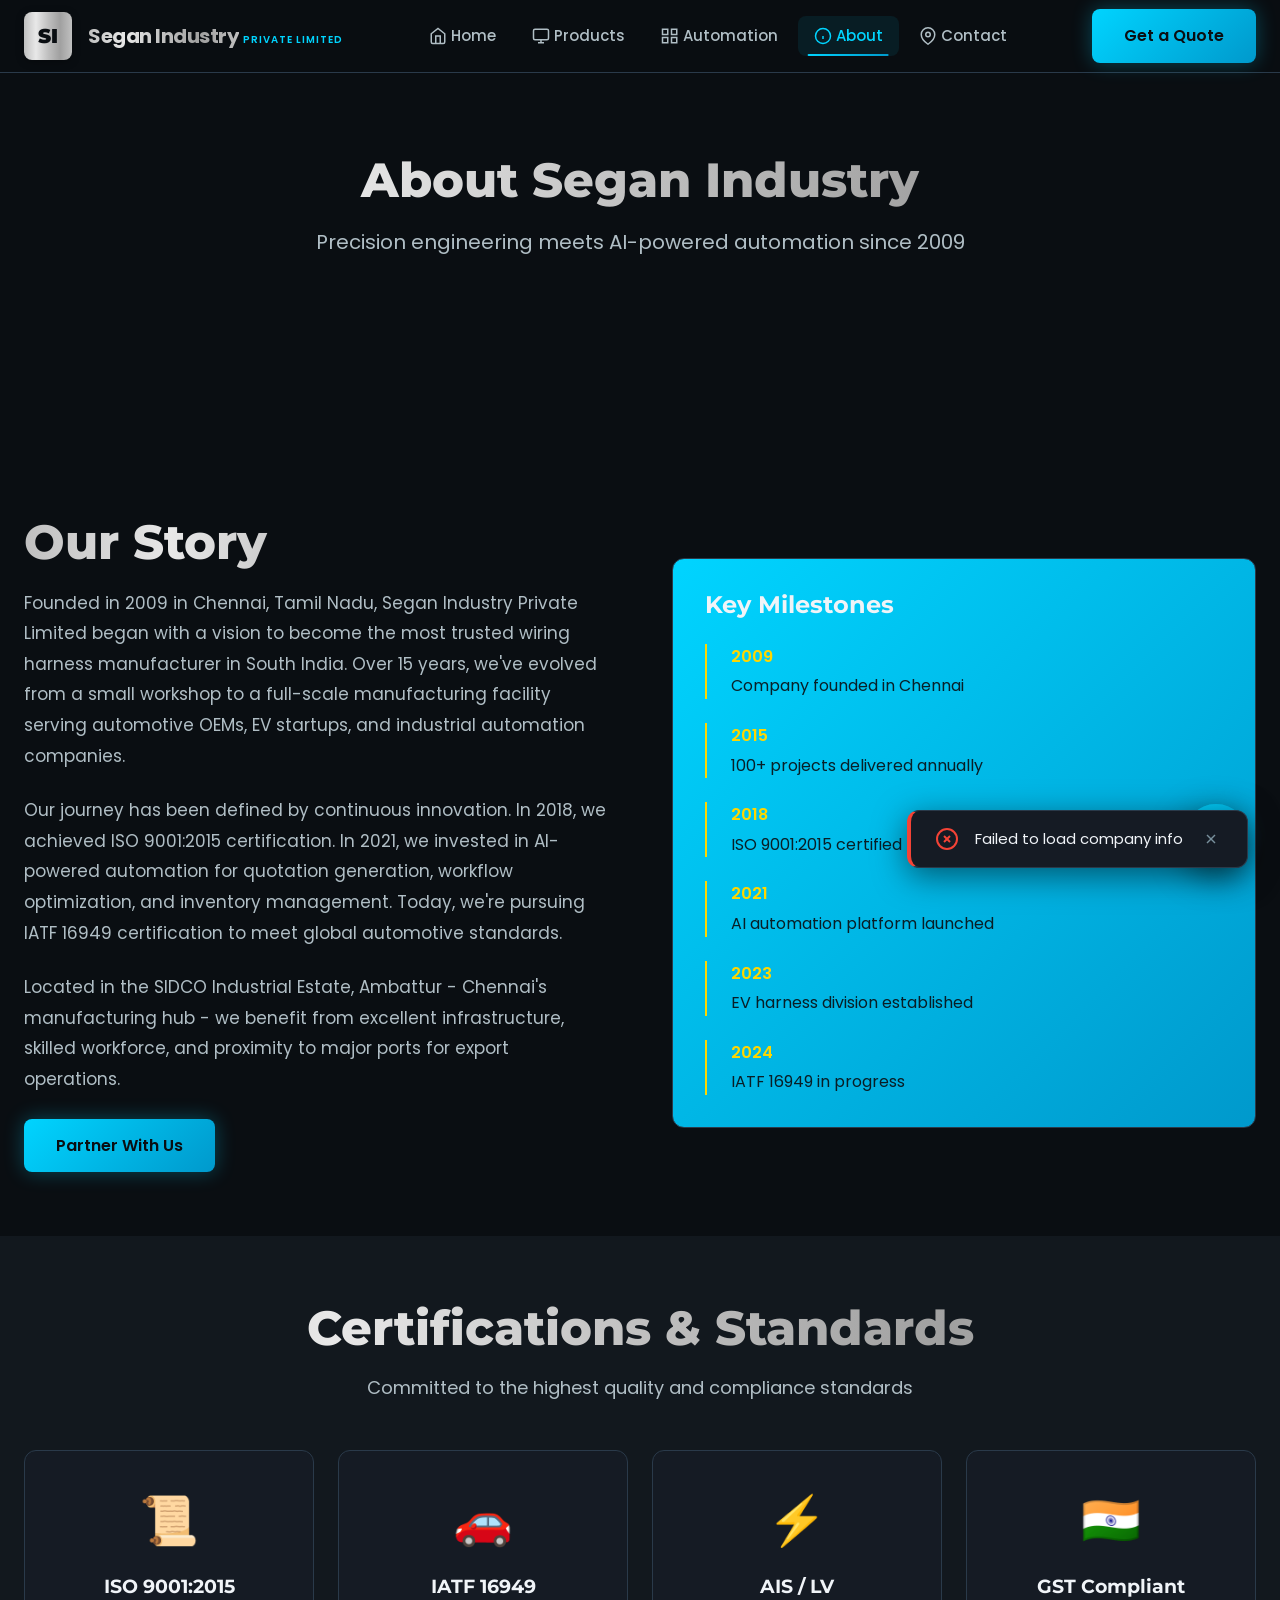
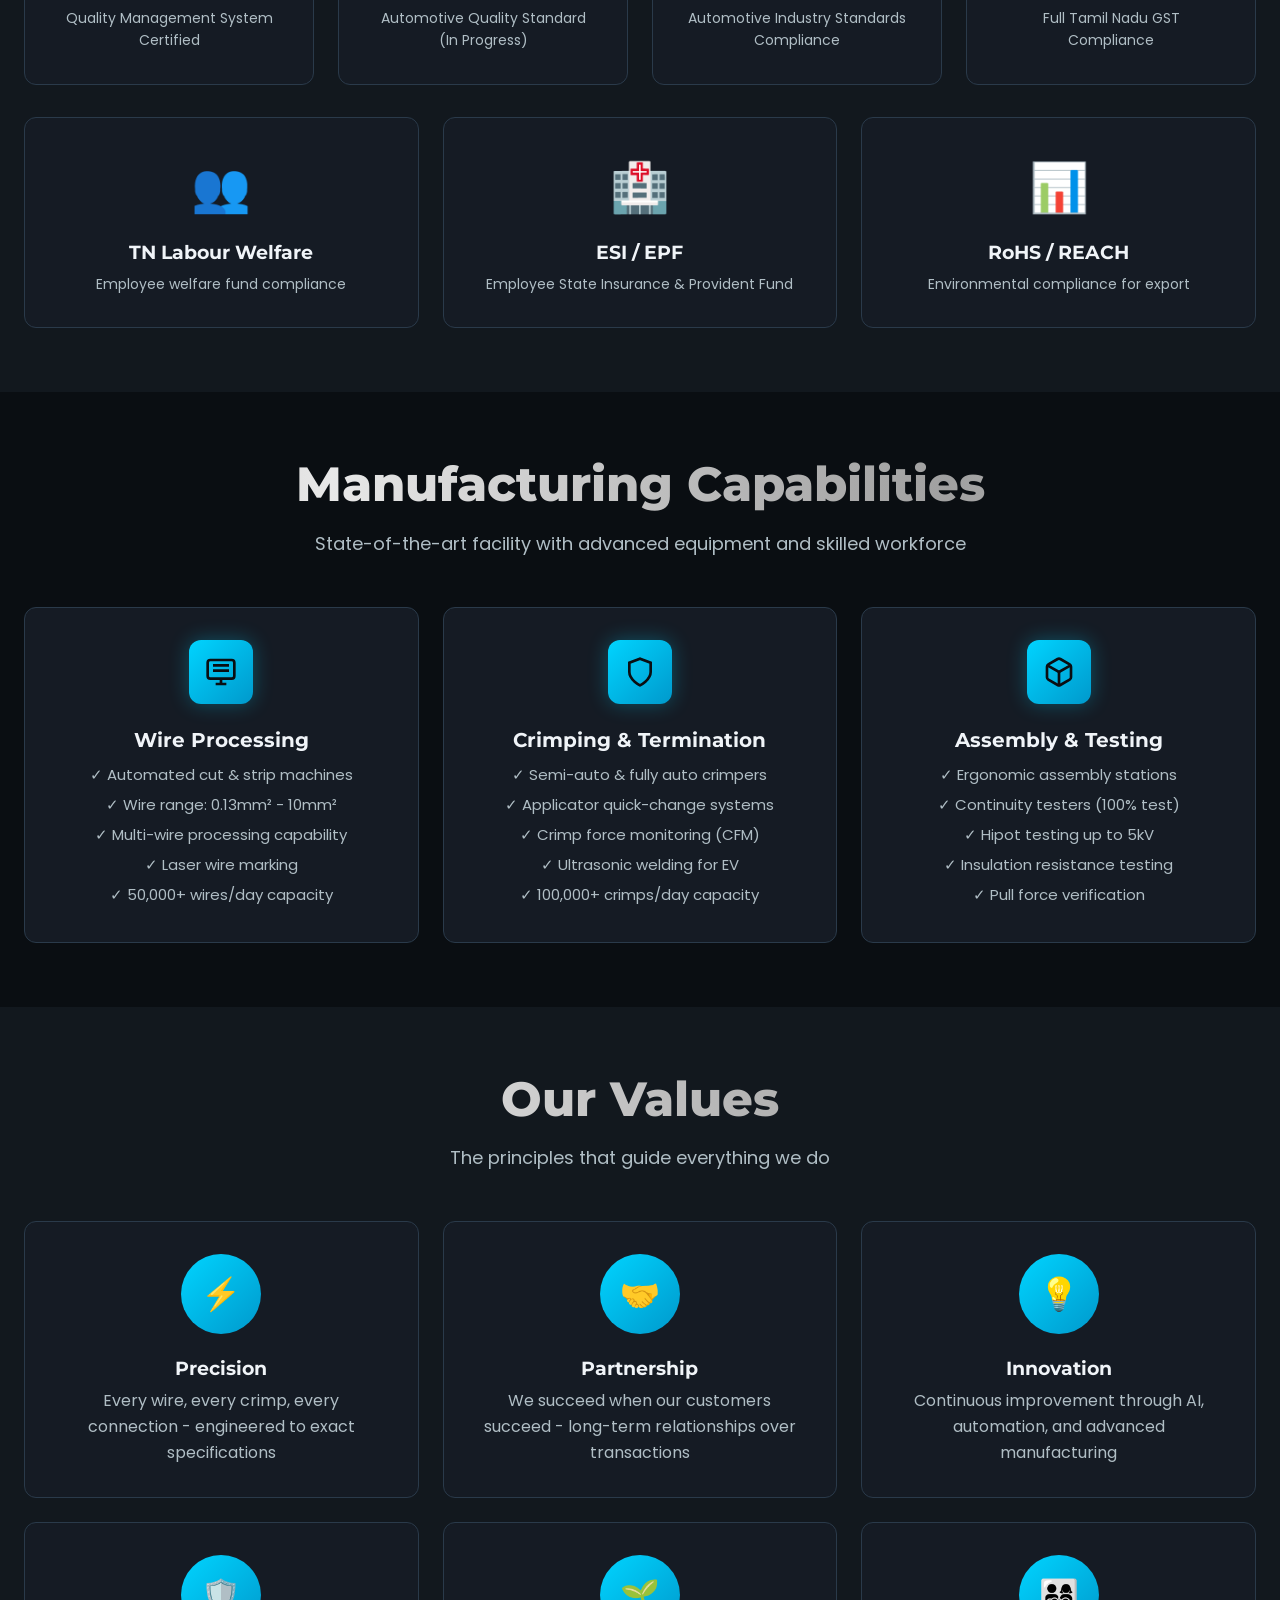
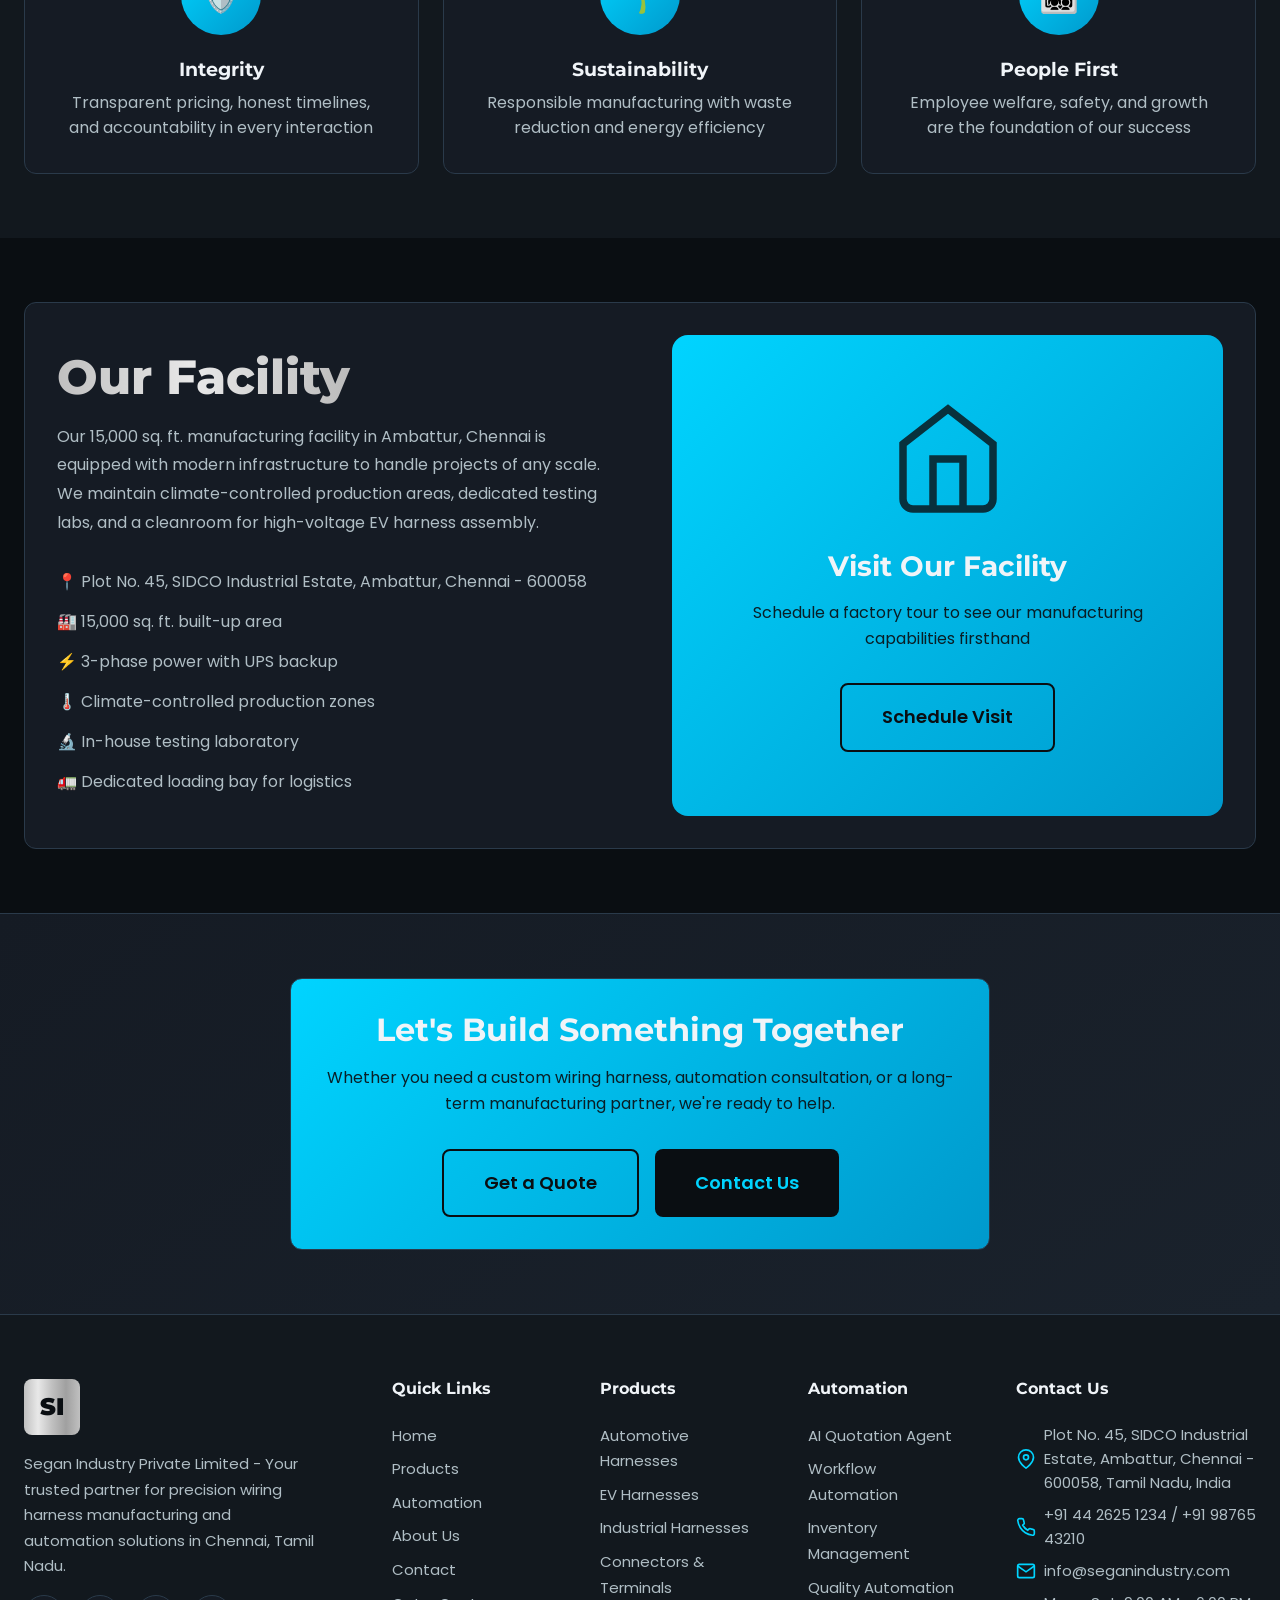
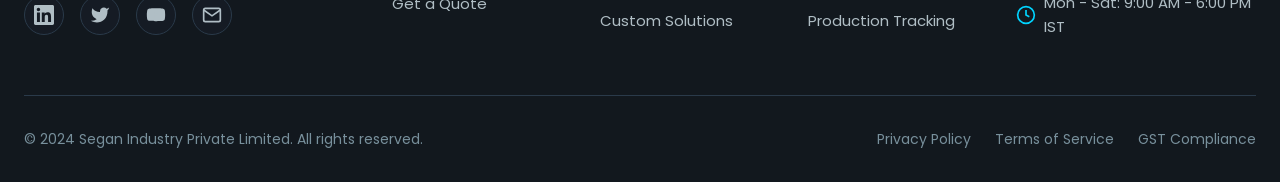
==== frontend/about.html @ e1fb5144 "Initial project upload" ====
<!DOCTYPE html>
<html lang="en">
<head>
  <meta charset="UTF-8">
  <meta name="viewport" content="width=device-width, initial-scale=1.0">
  <meta name="description" content="About Segan Industry Private Limited - Leading Wiring Harness Manufacturer in Chennai, Tamil Nadu. ISO 9001:2015 Certified, IATF 16949 In Progress.">
  <meta name="keywords" content="Segan Industry, wiring harness manufacturer, Chennai, Tamil Nadu, ISO 9001, IATF 16949, automotive harness">
  <title>About Us | Segan Industry</title>
  <link rel="preconnect" href="https://fonts.googleapis.com">
  <link rel="preconnect" href="https://fonts.gstatic.com" crossorigin>
  <link rel="stylesheet" href="style.css">
  <link rel="icon" type="image/svg+xml" href="assets/logo.svg">
</head>
<body>
  <div class="toast-container" aria-live="polite"></div>

  <header class="header" role="banner">
    <nav class="nav" role="navigation" aria-label="Main navigation">
      <a href="index.html" class="nav-brand" aria-label="Segan Industry Home">
        <div class="nav-logo" aria-hidden="true">SI</div>
        <div>
          <span class="nav-title">Segan Industry</span>
          <span class="nav-tagline">Private Limited</span>
        </div>
      </a>

      <ul class="nav-menu" role="menubar">
        <li role="none"><a href="index.html" class="nav-link" role="menuitem"><svg class="icon" viewBox="0 0 24 24" fill="none" stroke="currentColor" stroke-width="2"><path d="M3 9l9-7 9 7v11a2 2 0 0 1-2 2H5a2 2 0 0 1-2-2z"></path><polyline points="9 22 9 12 15 12 15 22"></polyline></svg><span>Home</span></a></li>
        <li role="none"><a href="products.html" class="nav-link" role="menuitem"><svg class="icon" viewBox="0 0 24 24" fill="none" stroke="currentColor" stroke-width="2"><rect x="2" y="3" width="20" height="14" rx="2"></rect><path d="M8 21h8"></path><path d="M12 17v4"></path></svg><span>Products</span></a></li>
        <li role="none"><a href="automation.html" class="nav-link" role="menuitem"><svg class="icon" viewBox="0 0 24 24" fill="none" stroke="currentColor" stroke-width="2"><rect x="2" y="3" width="7" height="7"></rect><rect x="14" y="3" width="7" height="7"></rect><rect x="2" y="14" width="7" height="7"></rect><rect x="14" y="14" width="7" height="7"></rect></svg><span>Automation</span></a></li>
        <li role="none"><a href="about.html" class="nav-link active" role="menuitem"><svg class="icon" viewBox="0 0 24 24" fill="none" stroke="currentColor" stroke-width="2"><circle cx="12" cy="12" r="10"></circle><path d="M12 16v-4"></path><path d="M12 8h.01"></path></svg><span>About</span></a></li>
        <li role="none"><a href="contact.html" class="nav-link" role="menuitem"><svg class="icon" viewBox="0 0 24 24" fill="none" stroke="currentColor" stroke-width="2"><path d="M21 10c0 7-9 13-9 13s-9-6-9-13a9 9 0 0 1 18 0z"></path><circle cx="12" cy="10" r="3"></circle></svg><span>Contact</span></a></li>
      </ul>

      <div class="nav-cta">
        <a href="quote.html" class="btn btn-primary">Get a Quote</a>
        <button class="mobile-menu-btn" aria-label="Toggle menu" aria-expanded="false">
          <svg class="icon" viewBox="0 0 24 24" fill="none" stroke="currentColor" stroke-width="2"><line x1="3" y1="12" x2="21" y2="12"></line><line x1="3" y1="6" x2="21" y2="6"></line><line x1="3" y1="18" x2="21" y2="18"></line></svg>
        </button>
      </div>
    </nav>
  </header>

  <main role="main">
    <!-- Page Hero -->
    <section class="products-hero section" aria-labelledby="page-title">
      <div class="container">
        <div class="section-header">
          <h1 id="page-title" class="section-title">About Segan Industry</h1>
          <p class="section-subtitle" style="font-size: 1.25rem;">Precision engineering meets AI-powered automation since 2009</p>
        </div>
      </div>
    </section>

    <!-- Company Story -->
    <section class="section" aria-labelledby="story-title">
      <div class="container">
        <div class="grid grid-2" style="align-items: center; gap: var(--space-3xl);">
          <div>
            <h2 id="story-title" class="section-title" style="text-align: left;">Our Story</h2>
            <p style="color: var(--text-secondary); margin-bottom: var(--space-lg); font-size: 1.0625rem; line-height: 1.8;">
              Founded in 2009 in Chennai, Tamil Nadu, Segan Industry Private Limited began with a vision to become the most trusted wiring harness manufacturer in South India. Over 15 years, we've evolved from a small workshop to a full-scale manufacturing facility serving automotive OEMs, EV startups, and industrial automation companies.
            </p>
            <p style="color: var(--text-secondary); margin-bottom: var(--space-lg); font-size: 1.0625rem; line-height: 1.8;">
              Our journey has been defined by continuous innovation. In 2018, we achieved ISO 9001:2015 certification. In 2021, we invested in AI-powered automation for quotation generation, workflow optimization, and inventory management. Today, we're pursuing IATF 16949 certification to meet global automotive standards.
            </p>
            <p style="color: var(--text-secondary); margin-bottom: var(--space-lg); font-size: 1.0625rem; line-height: 1.8;">
              Located in the SIDCO Industrial Estate, Ambattur - Chennai's manufacturing hub - we benefit from excellent infrastructure, skilled workforce, and proximity to major ports for export operations.
            </p>
            <a href="quote.html" class="btn btn-primary">Partner With Us</a>
          </div>
          <div class="card" style="background: var(--gradient-primary); color: var(--bg-primary);">
            <h3 style="font-size: 1.5rem; margin-bottom: var(--space-lg);">Key Milestones</h3>
            <div style="display: flex; flex-direction: column; gap: var(--space-lg);">
              <div style="padding-left: var(--space-lg); border-left: 2px solid var(--color-yellow-spark);">
                <span style="color: var(--color-yellow-spark); font-weight: 600;">2009</span>
                <p style="margin-top: var(--space-xs); opacity: 0.9;">Company founded in Chennai</p>
              </div>
              <div style="padding-left: var(--space-lg); border-left: 2px solid var(--color-yellow-spark);">
                <span style="color: var(--color-yellow-spark); font-weight: 600;">2015</span>
                <p style="margin-top: var(--space-xs); opacity: 0.9;">100+ projects delivered annually</p>
              </div>
              <div style="padding-left: var(--space-lg); border-left: 2px solid var(--color-yellow-spark);">
                <span style="color: var(--color-yellow-spark); font-weight: 600;">2018</span>
                <p style="margin-top: var(--space-xs); opacity: 0.9;">ISO 9001:2015 certified</p>
              </div>
              <div style="padding-left: var(--space-lg); border-left: 2px solid var(--color-yellow-spark);">
                <span style="color: var(--color-yellow-spark); font-weight: 600;">2021</span>
                <p style="margin-top: var(--space-xs); opacity: 0.9;">AI automation platform launched</p>
              </div>
              <div style="padding-left: var(--space-lg); border-left: 2px solid var(--color-yellow-spark);">
                <span style="color: var(--color-yellow-spark); font-weight: 600;">2023</span>
                <p style="margin-top: var(--space-xs); opacity: 0.9;">EV harness division established</p>
              </div>
              <div style="padding-left: var(--space-lg); border-left: 2px solid var(--color-yellow-spark);">
                <span style="color: var(--color-yellow-spark); font-weight: 600;">2024</span>
                <p style="margin-top: var(--space-xs); opacity: 0.9;">IATF 16949 in progress</p>
              </div>
            </div>
          </div>
        </div>
      </div>
    </section>

    <!-- Certifications & Standards -->
    <section class="section" style="background: var(--bg-secondary);" aria-labelledby="cert-title">
      <div class="container">
        <div class="section-header">
          <h2 id="cert-title" class="section-title">Certifications & Standards</h2>
          <p class="section-subtitle">Committed to the highest quality and compliance standards</p>
        </div>

        <div class="grid grid-4" style="margin-top: var(--space-xl);">
          <article class="card" style="text-align: center; padding: var(--space-xl);">
            <div style="font-size: 3rem; margin-bottom: var(--space-md);">📜</div>
            <h3 style="margin-bottom: var(--space-sm);">ISO 9001:2015</h3>
            <p style="color: var(--text-secondary); font-size: 0.875rem;">Quality Management System Certified</p>
          </article>
          <article class="card" style="text-align: center; padding: var(--space-xl);">
            <div style="font-size: 3rem; margin-bottom: var(--space-md);">🚗</div>
            <h3 style="margin-bottom: var(--space-sm);">IATF 16949</h3>
            <p style="color: var(--text-secondary); font-size: 0.875rem;">Automotive Quality Standard (In Progress)</p>
          </article>
          <article class="card" style="text-align: center; padding: var(--space-xl);">
            <div style="font-size: 3rem; margin-bottom: var(--space-md);">⚡</div>
            <h3 style="margin-bottom: var(--space-sm);">AIS / LV</h3>
            <p style="color: var(--text-secondary); font-size: 0.875rem;">Automotive Industry Standards Compliance</p>
          </article>
          <article class="card" style="text-align: center; padding: var(--space-xl);">
            <div style="font-size: 3rem; margin-bottom: var(--space-md);">🇮🇳</div>
            <h3 style="margin-bottom: var(--space-sm);">GST Compliant</h3>
            <p style="color: var(--text-secondary); font-size: 0.875rem;">Full Tamil Nadu GST Compliance</p>
          </article>
        </div>

        <div class="grid grid-3" style="margin-top: var(--space-xl);">
          <article class="card" style="text-align: center; padding: var(--space-xl);">
            <div style="font-size: 3rem; margin-bottom: var(--space-md);">👥</div>
            <h3 style="margin-bottom: var(--space-sm);">TN Labour Welfare</h3>
            <p style="color: var(--text-secondary); font-size: 0.875rem;">Employee welfare fund compliance</p>
          </article>
          <article class="card" style="text-align: center; padding: var(--space-xl);">
            <div style="font-size: 3rem; margin-bottom: var(--space-md);">🏥</div>
            <h3 style="margin-bottom: var(--space-sm);">ESI / EPF</h3>
            <p style="color: var(--text-secondary); font-size: 0.875rem;">Employee State Insurance & Provident Fund</p>
          </article>
          <article class="card" style="text-align: center; padding: var(--space-xl);">
            <div style="font-size: 3rem; margin-bottom: var(--space-md);">📊</div>
            <h3 style="margin-bottom: var(--space-sm);">RoHS / REACH</h3>
            <p style="color: var(--text-secondary); font-size: 0.875rem;">Environmental compliance for export</p>
          </article>
        </div>
      </div>
    </section>

    <!-- Manufacturing Capabilities -->
    <section class="section" aria-labelledby="capabilities-title">
      <div class="container">
        <div class="section-header">
          <h2 id="capabilities-title" class="section-title">Manufacturing Capabilities</h2>
          <p class="section-subtitle">State-of-the-art facility with advanced equipment and skilled workforce</p>
        </div>

        <div class="grid grid-3" style="margin-top: var(--space-xl);">
          <article class="card feature-card">
            <div class="feature-icon">
              <svg viewBox="0 0 24 24" fill="none" stroke="currentColor" stroke-width="2"><rect x="2" y="3" width="20" height="14" rx="2"></rect><path d="M8 21h8"></path><path d="M12 17v4"></path><path d="M6 7h12"></path><path d="M6 11h12"></path></svg>
            </div>
            <h3 class="feature-title">Wire Processing</h3>
            <ul style="list-style: none; color: var(--text-secondary); font-size: 0.9375rem; line-height: 2;">
              <li>✓ Automated cut & strip machines</li>
              <li>✓ Wire range: 0.13mm² - 10mm²</li>
              <li>✓ Multi-wire processing capability</li>
              <li>✓ Laser wire marking</li>
              <li>✓ 50,000+ wires/day capacity</li>
            </ul>
          </article>

          <article class="card feature-card">
            <div class="feature-icon">
              <svg viewBox="0 0 24 24" fill="none" stroke="currentColor" stroke-width="2"><path d="M12 22s8-4 8-10V5l-8-3-8 3v7c0 6 8 10 8 10z"></path></svg>
            </div>
            <h3 class="feature-title">Crimping & Termination</h3>
            <ul style="list-style: none; color: var(--text-secondary); font-size: 0.9375rem; line-height: 2;">
              <li>✓ Semi-auto & fully auto crimpers</li>
              <li>✓ Applicator quick-change systems</li>
              <li>✓ Crimp force monitoring (CFM)</li>
              <li>✓ Ultrasonic welding for EV</li>
              <li>✓ 100,000+ crimps/day capacity</li>
            </ul>
          </article>

          <article class="card feature-card">
            <div class="feature-icon">
              <svg viewBox="0 0 24 24" fill="none" stroke="currentColor" stroke-width="2"><path d="M21 16V8a2 2 0 0 0-1-1.73l-7-4a2 2 0 0 0-2 0l-7 4A2 2 0 0 0 3 8v8a2 2 0 0 0 1 1.73l7 4a2 2 0 0 0 2 0l7-4A2 2 0 0 0 21 16z"></path><polyline points="3.27 6.96 12 12.01 20.73 6.96"></polyline><line x1="12" y1="22.08" x2="12" y2="12"></line></svg>
            </div>
            <h3 class="feature-title">Assembly & Testing</h3>
            <ul style="list-style: none; color: var(--text-secondary); font-size: 0.9375rem; line-height: 2;">
              <li>✓ Ergonomic assembly stations</li>
              <li>✓ Continuity testers (100% test)</li>
              <li>✓ Hipot testing up to 5kV</li>
              <li>✓ Insulation resistance testing</li>
              <li>✓ Pull force verification</li>
            </ul>
          </article>
        </div>
      </div>
    </section>

    <!-- Team & Values -->
    <section class="section" style="background: var(--bg-secondary);" aria-labelledby="values-title">
      <div class="container">
        <div class="section-header">
          <h2 id="values-title" class="section-title">Our Values</h2>
          <p class="section-subtitle">The principles that guide everything we do</p>
        </div>

        <div class="grid grid-3" style="margin-top: var(--space-xl);">
          <article class="card" style="text-align: center; padding: var(--space-xl);">
            <div style="width: 80px; height: 80px; margin: 0 auto var(--space-lg); background: var(--gradient-primary); border-radius: 50%; display: flex; align-items: center; justify-content: center; font-size: 2rem;">⚡</div>
            <h3 style="margin-bottom: var(--space-sm);">Precision</h3>
            <p style="color: var(--text-secondary);">Every wire, every crimp, every connection - engineered to exact specifications</p>
          </article>
          <article class="card" style="text-align: center; padding: var(--space-xl);">
            <div style="width: 80px; height: 80px; margin: 0 auto var(--space-lg); background: var(--gradient-primary); border-radius: 50%; display: flex; align-items: center; justify-content: center; font-size: 2rem;">🤝</div>
            <h3 style="margin-bottom: var(--space-sm);">Partnership</h3>
            <p style="color: var(--text-secondary);">We succeed when our customers succeed - long-term relationships over transactions</p>
          </article>
          <article class="card" style="text-align: center; padding: var(--space-xl);">
            <div style="width: 80px; height: 80px; margin: 0 auto var(--space-lg); background: var(--gradient-primary); border-radius: 50%; display: flex; align-items: center; justify-content: center; font-size: 2rem;">💡</div>
            <h3 style="margin-bottom: var(--space-sm);">Innovation</h3>
            <p style="color: var(--text-secondary);">Continuous improvement through AI, automation, and advanced manufacturing</p>
          </article>
          <article class="card" style="text-align: center; padding: var(--space-xl);">
            <div style="width: 80px; height: 80px; margin: 0 auto var(--space-lg); background: var(--gradient-primary); border-radius: 50%; display: flex; align-items: center; justify-content: center; font-size: 2rem;">🛡️</div>
            <h3 style="margin-bottom: var(--space-sm);">Integrity</h3>
            <p style="color: var(--text-secondary);">Transparent pricing, honest timelines, and accountability in every interaction</p>
          </article>
          <article class="card" style="text-align: center; padding: var(--space-xl);">
            <div style="width: 80px; height: 80px; margin: 0 auto var(--space-lg); background: var(--gradient-primary); border-radius: 50%; display: flex; align-items: center; justify-content: center; font-size: 2rem;">🌱</div>
            <h3 style="margin-bottom: var(--space-sm);">Sustainability</h3>
            <p style="color: var(--text-secondary);">Responsible manufacturing with waste reduction and energy efficiency</p>
          </article>
          <article class="card" style="text-align: center; padding: var(--space-xl);">
            <div style="width: 80px; height: 80px; margin: 0 auto var(--space-lg); background: var(--gradient-primary); border-radius: 50%; display: flex; align-items: center; justify-content: center; font-size: 2rem;">👨‍👩‍👧‍👦</div>
            <h3 style="margin-bottom: var(--space-sm);">People First</h3>
            <p style="color: var(--text-secondary);">Employee welfare, safety, and growth are the foundation of our success</p>
          </article>
        </div>
      </div>
    </section>

    <!-- Facility Info -->
    <section class="section" aria-labelledby="facility-title">
      <div class="container">
        <div class="card" style="display: grid; grid-template-columns: 1fr 1fr; gap: var(--space-3xl); align-items: center;">
          <div>
            <h2 id="facility-title" class="section-title" style="text-align: left;">Our Facility</h2>
            <p style="color: var(--text-secondary); margin-bottom: var(--space-lg); line-height: 1.8;">
              Our 15,000 sq. ft. manufacturing facility in Ambattur, Chennai is equipped with modern infrastructure to handle projects of any scale. We maintain climate-controlled production areas, dedicated testing labs, and a cleanroom for high-voltage EV harness assembly.
            </p>
            <ul style="list-style: none; color: var(--text-secondary); line-height: 2.5;">
              <li>📍 Plot No. 45, SIDCO Industrial Estate, Ambattur, Chennai - 600058</li>
              <li>🏭 15,000 sq. ft. built-up area</li>
              <li>⚡ 3-phase power with UPS backup</li>
              <li>🌡️ Climate-controlled production zones</li>
              <li>🔬 In-house testing laboratory</li>
              <li>🚛 Dedicated loading bay for logistics</li>
            </ul>
          </div>
          <div style="background: var(--gradient-primary); border-radius: var(--radius-xl); padding: var(--space-3xl); text-align: center; color: var(--bg-primary);">
            <svg width="120" height="120" viewBox="0 0 24 24" fill="none" stroke="currentColor" stroke-width="1.5" style="margin-bottom: var(--space-lg); opacity: 0.8;"><path d="M3 9l9-7 9 7v11a2 2 0 0 1-2 2H5a2 2 0 0 1-2-2z"></path><polyline points="9 22 9 12 15 12 15 22"></polyline></svg>
            <h3 style="font-size: 1.75rem; margin-bottom: var(--space-md);">Visit Our Facility</h3>
            <p style="opacity: 0.9; margin-bottom: var(--space-xl);">Schedule a factory tour to see our manufacturing capabilities firsthand</p>
            <a href="contact.html" class="btn btn-secondary btn-lg" style="border-color: var(--bg-primary); color: var(--bg-primary);">Schedule Visit</a>
          </div>
        </div>
      </div>
    </section>

    <!-- CTA -->
    <section class="section" style="background: var(--gradient-card); border-top: 1px solid var(--border-primary);">
      <div class="container">
        <div class="card" style="text-align: center; max-width: 700px; margin: 0 auto; background: var(--gradient-primary); color: var(--bg-primary);">
          <h2 style="font-size: clamp(1.5rem, 3vw, 2rem); margin-bottom: var(--space-md);">Let's Build Something Together</h2>
          <p style="opacity: 0.9; margin-bottom: var(--space-xl);">Whether you need a custom wiring harness, automation consultation, or a long-term manufacturing partner, we're ready to help.</p>
          <div class="flex gap-md justify-center flex-wrap">
            <a href="quote.html" class="btn btn-secondary btn-lg" style="border-color: var(--bg-primary); color: var(--bg-primary);">
              Get a Quote
            </a>
            <a href="contact.html" class="btn btn-lg" style="background: var(--bg-primary); color: var(--color-electric-blue);">
              Contact Us
            </a>
          </div>
        </div>
      </div>
    </section>
  </main>

  <footer class="footer" role="contentinfo">
    <div class="container">
      <div class="footer-grid">
        <div class="footer-brand">
          <div class="footer-logo" aria-hidden="true">SI</div>
          <p class="footer-tagline">Segan Industry Private Limited - Your trusted partner for precision wiring harness manufacturing and automation solutions in Chennai, Tamil Nadu.</p>
          <div class="footer-social">
            <a href="#" class="social-link" aria-label="LinkedIn"><svg viewBox="0 0 24 24" fill="currentColor"><path d="M20.447 20.452h-3.554v-5.569c0-1.328-.027-3.037-1.852-3.037-1.853 0-2.136 1.445-2.136 2.939v5.667H9.351V9h3.414v1.561h.046c.477-.9 1.637-1.85 3.37-1.85 3.601 0 4.267 2.37 4.267 5.455v6.286zM5.337 7.433c-1.144 0-2.063-.926-2.063-2.065 0-1.138.92-2.063 2.063-2.063 1.14 0 2.064.925 2.064 2.063 0 1.139-.925 2.065-2.064 2.065zm1.782 13.019H3.555V9h3.564v11.452zM22.225 0H1.771C.792 0 0 .774 0 1.729v20.542C0 23.227.792 24 1.771 24h20.451C23.2 24 24 23.227 24 22.271V1.729C24 .774 23.2 0 22.222 0h.003z"/></svg></a>
            <a href="#" class="social-link" aria-label="Twitter"><svg viewBox="0 0 24 24" fill="currentColor"><path d="M23 3a10.9 10.9 0 0 1-3.14 1.53 4.48 4.48 0 0 0-7.86 3v1A10.66 10.66 0 0 1 3 4s-4 9 5 13a11.64 11.64 0 0 1-7 2c9 5 20 0 20-11.5a4.5 4.5 0 0 0-.08-.83A7.72 7.72 0 0 0 23 3z"/></svg></a>
            <a href="#" class="social-link" aria-label="YouTube"><svg viewBox="0 0 24 24" fill="currentColor"><path d="M22.54 6.42a2.78 2.78 0 0 0-1.94-2C18.88 4 12 4 12 4s-6.88 0-8.6.46a2.78 2.78 0 0 0-1.94 2A29 29 0 0 0 1 11.75a29 29 0 0 0 .46 5.33A2.78 2.78 0 0 0 3.4 19c1.72.46 8.6.46 8.6.46s6.88 0 8.6-.46a2.78 2.78 0 0 0 1.94-2 29 29 0 0 0 .46-5.33 29 29 0 0 0-.46-5.33z"/><polygon points="9.75 15.02 15.5 11.75 9.75 8.48 9.75 15.02"/></svg></a>
            <a href="mailto:info@seganindustry.com" class="social-link" aria-label="Email"><svg viewBox="0 0 24 24" fill="none" stroke="currentColor" stroke-width="2"><path d="M4 4h16c1.1 0 2 .9 2 2v12c0 1.1-.9 2-2 2H4c-1.1 0-2-.9-2-2V6c0-1.1.9-2 2-2z"></path><polyline points="22,6 12,13 2,6"></polyline></svg></a>
          </div>
        </div>
        <div>
          <h3 class="footer-title">Quick Links</h3>
          <ul class="footer-links">
            <li><a href="index.html">Home</a></li>
            <li><a href="products.html">Products</a></li>
            <li><a href="automation.html">Automation</a></li>
            <li><a href="about.html">About Us</a></li>
            <li><a href="contact.html">Contact</a></li>
            <li><a href="quote.html">Get a Quote</a></li>
          </ul>
        </div>
        <div>
          <h3 class="footer-title">Products</h3>
          <ul class="footer-links">
            <li><a href="products.html?category=Automotive">Automotive Harnesses</a></li>
            <li><a href="products.html?category=EV">EV Harnesses</a></li>
            <li><a href="products.html?category=Industrial">Industrial Harnesses</a></li>
            <li><a href="products.html?category=Components">Connectors & Terminals</a></li>
            <li><a href="products.html?category=Custom">Custom Solutions</a></li>
          </ul>
        </div>
        <div>
          <h3 class="footer-title">Automation</h3>
          <ul class="footer-links">
            <li><a href="automation.html">AI Quotation Agent</a></li>
            <li><a href="automation.html">Workflow Automation</a></li>
            <li><a href="automation.html">Inventory Management</a></li>
            <li><a href="automation.html">Quality Automation</a></li>
            <li><a href="automation.html">Production Tracking</a></li>
          </ul>
        </div>
        <div>
          <h3 class="footer-title">Contact Us</h3>
          <ul class="footer-contact">
            <li><svg viewBox="0 0 24 24" fill="none" stroke="currentColor" stroke-width="2"><path d="M21 10c0 7-9 13-9 13s-9-6-9-13a9 9 0 0 1 18 0z"></path><circle cx="12" cy="10" r="3"></circle></svg><span>Plot No. 45, SIDCO Industrial Estate, Ambattur, Chennai - 600058, Tamil Nadu, India</span></li>
            <li><svg viewBox="0 0 24 24" fill="none" stroke="currentColor" stroke-width="2"><path d="M22 16.92v3a2 2 0 0 1-2.18 2 19.79 19.79 0 0 1-8.63-3.07 19.5 19.5 0 0 1-6-6 19.79 19.79 0 0 1-3.07-8.67A2 2 0 0 1 4.11 2h3a2 2 0 0 1 2 1.72 12.84 12.84 0 0 0 .7 2.81 2 2 0 0 1-.45 2.11L8.09 9.91a16 16 0 0 0 6 6l1.27-1.27a2 2 0 0 1 2.11-.45 12.84 12.84 0 0 0 2.81.7A2 2 0 0 1 22 16.92z"></path></svg><span>+91 44 2625 1234 / +91 98765 43210</span></li>
            <li><svg viewBox="0 0 24 24" fill="none" stroke="currentColor" stroke-width="2"><path d="M4 4h16c1.1 0 2 .9 2 2v12c0 1.1-.9 2-2 2H4c-1.1 0-2-.9-2-2V6c0-1.1.9-2 2-2z"></path><polyline points="22,6 12,13 2,6"></polyline></svg><span>info@seganindustry.com</span></li>
            <li><svg viewBox="0 0 24 24" fill="none" stroke="currentColor" stroke-width="2"><circle cx="12" cy="12" r="10"></circle><path d="M12 6v6l4 2"></path></svg><span>Mon - Sat: 9:00 AM - 6:00 PM IST</span></li>
          </ul>
        </div>
      </div>
      <div class="footer-bottom">
        <p class="footer-copyright">&copy; 2024 Segan Industry Private Limited. All rights reserved.</p>
        <div class="footer-legal"><a href="#">Privacy Policy</a><a href="#">Terms of Service</a><a href="#">GST Compliance</a></div>
      </div>
    </div>
  </footer>

  <div class="chat-widget" aria-label="AI Assistant">
    <button class="chat-toggle" aria-label="Open AI Assistant" aria-expanded="false"><svg viewBox="0 0 24 24" fill="none" stroke="currentColor" stroke-width="2"><rect x="2" y="3" width="20" height="14" rx="2"></rect><path d="M8 21h8"></path><path d="M12 17v4"></path><path d="M9 7h6"></path><path d="M9 11h6"></path></svg></button>
    <div class="chat-window" role="dialog" aria-label="AI Assistant Chat">
      <div class="chat-header"><div class="chat-title"><svg width="20" height="20" viewBox="0 0 24 24" fill="none" stroke="currentColor" stroke-width="2"><rect x="2" y="3" width="20" height="14" rx="2"></rect><path d="M8 21h8"></path><path d="M12 17v4"></path></svg><span>Segan AI Assistant</span><span class="chat-status" aria-label="Online"></span></div><button class="chat-close" aria-label="Close chat"><svg width="20" height="20" viewBox="0 0 24 24" fill="none" stroke="currentColor" stroke-width="2"><line x1="18" y1="6" x2="6" y2="18"></line><line x1="6" y1="6" x2="18" y2="18"></line></svg></button></div>
      <div class="chat-messages" role="log" aria-live="polite"><div class="chat-message bot"><div class="chat-message-avatar"><svg width="16" height="16" viewBox="0 0 24 24" fill="none" stroke="currentColor" stroke-width="2"><rect x="2" y="3" width="20" height="14" rx="2"></rect><path d="M8 21h8"></path><path d="M12 17v4"></path></svg></div><div class="chat-message-content">Hello! I'm your Segan Industry AI Assistant. I can help you with quotations, product information, automation services, GST calculations, and more. How can I assist you today?</div></div></div>
      <div class="chat-input-area"><div class="chat-input-wrapper"><input type="text" class="chat-input" placeholder="Ask me anything..." aria-label="Chat message" autocomplete="off"><button class="chat-send" aria-label="Send message"><svg viewBox="0 0 24 24" fill="none" stroke="currentColor" stroke-width="2"><line x1="22" y1="2" x2="11" y2="13"></line><polygon points="22 2 15 22 11 13 2 9 22 2"></polygon></svg></button></div></div>
    </div>
  </div>

  <script src="app.js"></script>
</body>
</html>
---- frontend/style.css ----
/* ========================================
   SEGAN INDUSTRY - FRONTEND STYLESHEET
   Dark Industrial Theme with SI Metallic Branding
   Colors: Silver (#C0C0C0), Electric Blue (#00D4FF), Yellow Spark (#FFD700)
   Fonts: Montserrat (headings), Poppins (body)
   ======================================== */

@import url('https://fonts.googleapis.com/css2?family=Montserrat:wght@300;400;500;600;700;800;900&family=Poppins:wght@300;400;500;600;700&display=swap');

/* ========================================
   CSS VARIABLES & ROOT
   ======================================== */
:root {
  /* Brand Colors */
  --color-silver: #C0C0C0;
  --color-silver-light: #E8E8E8;
  --color-silver-dark: #A0A0A0;
  --color-electric-blue: #00D4FF;
  --color-electric-blue-dark: #0099CC;
  --color-electric-blue-light: #66E0FF;
  --color-yellow-spark: #FFD700;
  --color-yellow-spark-dark: #CCAC00;
  --color-yellow-spark-light: #FFE55C;
  
  /* Dark Industrial Theme */
  --bg-primary: #0A0E12;
  --bg-secondary: #12181E;
  --bg-tertiary: #1A222C;
  --bg-card: #151B24;
  --bg-card-hover: #1E2632;
  --bg-input: #0F1419;
  
  /* Text Colors */
  --text-primary: #F0F4F8;
  --text-secondary: #B0BEC5;
  --text-muted: #78909C;
  --text-accent: var(--color-electric-blue);
  --text-warning: var(--color-yellow-spark);
  --text-success: #4CAF50;
  --text-error: #F44336;
  
  /* Borders */
  --border-primary: #2A3A4A;
  --border-accent: var(--color-electric-blue);
  --border-warning: var(--color-yellow-spark);
  
  /* Gradients */
  --gradient-primary: linear-gradient(135deg, var(--color-electric-blue) 0%, #0099CC 100%);
  --gradient-secondary: linear-gradient(135deg, var(--color-silver) 0%, #A0A0A0 100%);
  --gradient-accent: linear-gradient(135deg, var(--color-yellow-spark) 0%, #CCAC00 100%);
  --gradient-dark: linear-gradient(180deg, #0A0E12 0%, #12181E 100%);
  --gradient-card: linear-gradient(145deg, #151B24 0%, #1A222C 100%);
  --gradient-metallic: linear-gradient(90deg, #C0C0C0 0%, #E8E8E8 25%, #C0C0C0 50%, #A0A0A0 75%, #C0C0C0 100%);
  
  /* Shadows */
  --shadow-sm: 0 2px 8px rgba(0, 0, 0, 0.3);
  --shadow-md: 0 4px 16px rgba(0, 0, 0, 0.4);
  --shadow-lg: 0 8px 32px rgba(0, 0, 0, 0.5);
  --shadow-glow-blue: 0 0 20px rgba(0, 212, 255, 0.3);
  --shadow-glow-yellow: 0 0 20px rgba(255, 215, 0, 0.3);
  --shadow-inner: inset 0 2px 8px rgba(0, 0, 0, 0.3);
  
  /* Spacing */
  --space-xs: 0.25rem;
  --space-sm: 0.5rem;
  --space-md: 1rem;
  --space-lg: 1.5rem;
  --space-xl: 2rem;
  --space-2xl: 3rem;
  --space-3xl: 4rem;
  
  /* Border Radius */
  --radius-sm: 4px;
  --radius-md: 8px;
  --radius-lg: 12px;
  --radius-xl: 16px;
  --radius-full: 9999px;
  
  /* Transitions */
  --transition-fast: 150ms ease;
  --transition-base: 250ms ease;
  --transition-slow: 350ms ease;
  
  /* Typography */
  --font-heading: 'Montserrat', sans-serif;
  --font-body: 'Poppins', sans-serif;
  --font-mono: 'JetBrains Mono', 'Fira Code', monospace;
  
  /* Z-Index */
  --z-dropdown: 100;
  --z-sticky: 200;
  --z-fixed: 300;
  --z-modal-backdrop: 400;
  --z-modal: 500;
  --z-toast: 600;
}

/* ========================================
   RESET & BASE
   ======================================== */
*, *::before, *::after {
  box-sizing: border-box;
  margin: 0;
  padding: 0;
}

html {
  scroll-behavior: smooth;
  font-size: 16px;
}

body {
  font-family: var(--font-body);
  background: var(--bg-primary);
  color: var(--text-primary);
  line-height: 1.6;
  min-height: 100vh;
  overflow-x: hidden;
}

h1, h2, h3, h4, h5, h6 {
  font-family: var(--font-heading);
  font-weight: 700;
  line-height: 1.2;
  color: var(--text-primary);
}

a {
  color: var(--color-electric-blue);
  text-decoration: none;
  transition: color var(--transition-fast);
}

a:hover {
  color: var(--color-electric-blue-light);
}

img {
  max-width: 100%;
  height: auto;
  display: block;
}

button {
  font-family: inherit;
  cursor: pointer;
  border: none;
  background: none;
}

input, textarea, select {
  font-family: inherit;
  font-size: 1rem;
}

/* Focus Styles */
:focus-visible {
  outline: 2px solid var(--color-electric-blue);
  outline-offset: 2px;
}

/* Selection */
::selection {
  background: var(--color-electric-blue);
  color: var(--bg-primary);
}

/* Scrollbar */
::-webkit-scrollbar {
  width: 8px;
  height: 8px;
}

::-webkit-scrollbar-track {
  background: var(--bg-secondary);
}

::-webkit-scrollbar-thumb {
  background: var(--color-silver-dark);
  border-radius: var(--radius-full);
}

::-webkit-scrollbar-thumb:hover {
  background: var(--color-silver);
}

/* ========================================
   UTILITY CLASSES
   ======================================== */
.container {
  width: 100%;
  max-width: 1280px;
  margin: 0 auto;
  padding: 0 var(--space-lg);
}

.section {
  padding: var(--space-3xl) 0;
}

.section-header {
  text-align: center;
  margin-bottom: var(--space-2xl);
}

.section-title {
  font-size: clamp(2rem, 5vw, 3rem);
  font-weight: 800;
  background: var(--gradient-metallic);
  -webkit-background-clip: text;
  -webkit-text-fill-color: transparent;
  background-clip: text;
  margin-bottom: var(--space-md);
}

.section-subtitle {
  font-size: 1.125rem;
  color: var(--text-secondary);
  max-width: 700px;
  margin: 0 auto;
}

.btn {
  display: inline-flex;
  align-items: center;
  justify-content: center;
  gap: var(--space-sm);
  padding: 0.875rem 2rem;
  font-size: 1rem;
  font-weight: 600;
  border-radius: var(--radius-md);
  transition: all var(--transition-base);
  white-space: nowrap;
}

.btn-primary {
  background: var(--gradient-primary);
  color: var(--bg-primary);
  box-shadow: var(--shadow-glow-blue);
}

.btn-primary:hover {
  transform: translateY(-2px);
  box-shadow: 0 8px 24px rgba(0, 212, 255, 0.4);
}

.btn-secondary {
  background: transparent;
  color: var(--color-silver);
  border: 2px solid var(--color-silver);
}

.btn-secondary:hover {
  background: var(--color-silver);
  color: var(--bg-primary);
}

.btn-accent {
  background: var(--gradient-accent);
  color: var(--bg-primary);
  box-shadow: var(--shadow-glow-yellow);
}

.btn-accent:hover {
  transform: translateY(-2px);
  box-shadow: 0 8px 24px rgba(255, 215, 0, 0.4);
}

.btn-outline {
  background: transparent;
  color: var(--color-electric-blue);
  border: 2px solid var(--color-electric-blue);
}

.btn-outline:hover {
  background: var(--color-electric-blue);
  color: var(--bg-primary);
}

.btn-sm {
  padding: 0.5rem 1.25rem;
  font-size: 0.875rem;
}

.btn-lg {
  padding: 1.125rem 2.5rem;
  font-size: 1.125rem;
}

.btn:disabled {
  opacity: 0.5;
  cursor: not-allowed;
  transform: none !important;
}

.card {
  background: var(--bg-card);
  border: 1px solid var(--border-primary);
  border-radius: var(--radius-lg);
  padding: var(--space-xl);
  transition: all var(--transition-base);
}

.card:hover {
  border-color: var(--border-accent);
  transform: translateY(-4px);
  box-shadow: var(--shadow-lg);
}

.card-glow:hover {
  box-shadow: var(--shadow-glow-blue);
}

.grid {
  display: grid;
  gap: var(--space-lg);
}

.grid-2 { grid-template-columns: repeat(2, 1fr); }
.grid-3 { grid-template-columns: repeat(3, 1fr); }
.grid-4 { grid-template-columns: repeat(4, 1fr); }

.flex { display: flex; }
.flex-col { flex-direction: column; }
.items-center { align-items: center; }
.justify-center { justify-content: center; }
.justify-between { justify-content: space-between; }
.gap-sm { gap: var(--space-sm); }
.gap-md { gap: var(--space-md); }
.gap-lg { gap: var(--space-lg); }

.text-center { text-align: center; }
.text-accent { color: var(--text-accent); }
.text-warning { color: var(--text-warning); }
.text-muted { color: var(--text-muted); }

.mt-sm { margin-top: var(--space-sm); }
.mt-md { margin-top: var(--space-md); }
.mt-lg { margin-top: var(--space-lg); }
.mt-xl { margin-top: var(--space-xl); }
.mb-sm { margin-bottom: var(--space-sm); }
.mb-md { margin-bottom: var(--space-md); }
.mb-lg { margin-bottom: var(--space-lg); }
.mb-xl { margin-bottom: var(--space-xl); }

/* ========================================
   HEADER & NAVIGATION
   ======================================== */
.header {
  position: fixed;
  top: 0;
  left: 0;
  right: 0;
  z-index: var(--z-fixed);
  background: rgba(10, 14, 18, 0.95);
  backdrop-filter: blur(20px);
  border-bottom: 1px solid var(--border-primary);
  transition: all var(--transition-base);
}

.header.scrolled {
  box-shadow: var(--shadow-md);
}

.nav {
  display: flex;
  align-items: center;
  justify-content: space-between;
  height: 72px;
  max-width: 1280px;
  margin: 0 auto;
  padding: 0 var(--space-lg);
}

.nav-brand {
  display: flex;
  align-items: center;
  gap: var(--space-md);
  text-decoration: none;
}

.nav-logo {
  width: 48px;
  height: 48px;
  border-radius: var(--radius-md);
  background: var(--gradient-metallic);
  display: flex;
  align-items: center;
  justify-content: center;
  font-family: var(--font-heading);
  font-weight: 900;
  font-size: 1.25rem;
  color: var(--bg-primary);
  box-shadow: var(--shadow-sm);
}

.nav-title {
  font-size: 1.25rem;
  font-weight: 700;
  background: var(--gradient-metallic);
  -webkit-background-clip: text;
  -webkit-text-fill-color: transparent;
  background-clip: text;
  letter-spacing: -0.5px;
}

.nav-tagline {
  font-size: 0.625rem;
  font-weight: 600;
  color: var(--color-electric-blue);
  text-transform: uppercase;
  letter-spacing: 1px;
}

.nav-menu {
  display: flex;
  align-items: center;
  gap: var(--space-xs);
  list-style: none;
}

.nav-link {
  display: flex;
  align-items: center;
  gap: var(--space-xs);
  padding: var(--space-sm) var(--space-md);
  font-size: 0.9375rem;
  font-weight: 500;
  color: var(--text-secondary);
  border-radius: var(--radius-md);
  transition: all var(--transition-fast);
  position: relative;
}

.nav-link::after {
  content: '';
  position: absolute;
  bottom: 0;
  left: 50%;
  width: 0;
  height: 2px;
  background: var(--gradient-primary);
  border-radius: 1px;
  transition: all var(--transition-base);
  transform: translateX(-50%);
}

.nav-link:hover,
.nav-link.active {
  color: var(--color-electric-blue);
  background: rgba(0, 212, 255, 0.08);
}

.nav-link:hover::after,
.nav-link.active::after {
  width: 80%;
}

.nav-link .icon {
  width: 18px;
  height: 18px;
}

.nav-cta {
  display: flex;
  align-items: center;
  gap: var(--space-md);
}

.mobile-menu-btn {
  display: none;
  width: 44px;
  height: 44px;
  align-items: center;
  justify-content: center;
  border-radius: var(--radius-md);
  color: var(--text-primary);
  transition: background var(--transition-fast);
}

.mobile-menu-btn:hover {
  background: var(--bg-tertiary);
}

.mobile-menu-btn .icon {
  width: 24px;
  height: 24px;
}

/* ========================================
   HERO SECTION
   ======================================== */
.hero {
  min-height: 100vh;
  display: flex;
  align-items: center;
  position: relative;
  overflow: hidden;
  padding-top: 72px;
}

.hero::before {
  content: '';
  position: absolute;
  top: 0;
  left: 0;
  right: 0;
  bottom: 0;
  background: 
    radial-gradient(ellipse 80% 50% at 20% 20%, rgba(0, 212, 255, 0.08) 0%, transparent 50%),
    radial-gradient(ellipse 60% 40% at 80% 80%, rgba(255, 215, 0, 0.06) 0%, transparent 50%),
    url("data:image/svg+xml,%3Csvg viewBox='0 0 400 400' xmlns='http://www.w3.org/2000/svg'%3E%3Cfilter id='noiseFilter'%3E%3CfeTurbulence type='fractalNoise' baseFrequency='0.9' numOctaves='3' stitchTiles='stitch'/%3E%3C/filter%3E%3Crect width='100%25' height='100%25' filter='url(%23noiseFilter)'/%3E%3C/svg%3E");
  opacity: 0.03;
  pointer-events: none;
}

.hero-content {
  position: relative;
  z-index: 1;
  max-width: 1280px;
  margin: 0 auto;
  padding: 0 var(--space-lg);
  width: 100%;
}

.hero-grid {
  display: grid;
  grid-template-columns: 1fr 1fr;
  gap: var(--space-3xl);
  align-items: center;
}

.hero-badge {
  display: inline-flex;
  align-items: center;
  gap: var(--space-sm);
  padding: var(--space-xs) var(--space-md);
  background: rgba(0, 212, 255, 0.1);
  border: 1px solid var(--color-electric-blue);
  border-radius: var(--radius-full);
  font-size: 0.875rem;
  font-weight: 600;
  color: var(--color-electric-blue);
  margin-bottom: var(--space-lg);
  animation: fadeInUp 0.6s ease;
}

.hero-title {
  font-size: clamp(2.5rem, 6vw, 4.5rem);
  font-weight: 900;
  line-height: 1.1;
  margin-bottom: var(--space-lg);
  animation: fadeInUp 0.6s ease 0.1s both;
}

.hero-title .highlight {
  background: var(--gradient-metallic);
  -webkit-background-clip: text;
  -webkit-text-fill-color: transparent;
  background-clip: text;
}

.hero-title .accent {
  color: var(--color-electric-blue);
}

.hero-description {
  font-size: 1.125rem;
  color: var(--text-secondary);
  max-width: 500px;
  margin-bottom: var(--space-xl);
  animation: fadeInUp 0.6s ease 0.2s both;
}

.hero-stats {
  display: flex;
  gap: var(--space-xl);
  margin-bottom: var(--space-xl);
  animation: fadeInUp 0.6s ease 0.3s both;
}

.stat-item {
  display: flex;
  flex-direction: column;
}

.stat-value {
  font-family: var(--font-heading);
  font-size: 2rem;
  font-weight: 800;
  background: var(--gradient-metallic);
  -webkit-background-clip: text;
  -webkit-text-fill-color: transparent;
  background-clip: text;
}

.stat-label {
  font-size: 0.875rem;
  color: var(--text-muted);
  text-transform: uppercase;
  letter-spacing: 0.5px;
}

.hero-actions {
  display: flex;
  gap: var(--space-md);
  flex-wrap: wrap;
  animation: fadeInUp 0.6s ease 0.4s both;
}

.hero-visual {
  position: relative;
  animation: fadeInRight 0.8s ease 0.2s both;
}

.hero-visual-card {
  background: var(--gradient-card);
  border: 1px solid var(--border-primary);
  border-radius: var(--radius-xl);
  padding: var(--space-2xl);
  position: relative;
  overflow: hidden;
}

.hero-visual-card::before {
  content: '';
  position: absolute;
  top: 0;
  left: 0;
  right: 0;
  height: 3px;
  background: var(--gradient-primary);
}

.visual-stats {
  display: grid;
  grid-template-columns: repeat(2, 1fr);
  gap: var(--space-lg);
}

.visual-stat {
  text-align: center;
  padding: var(--space-lg);
  background: var(--bg-card);
  border-radius: var(--radius-lg);
  border: 1px solid var(--border-primary);
  transition: all var(--transition-base);
}

.visual-stat:hover {
  border-color: var(--border-accent);
  transform: translateY(-4px);
}

.visual-stat-number {
  font-family: var(--font-heading);
  font-size: 2.5rem;
  font-weight: 800;
  background: var(--gradient-metallic);
  -webkit-background-clip: text;
  -webkit-text-fill-color: transparent;
  background-clip: text;
  margin-bottom: var(--space-xs);
}

.visual-stat-label {
  font-size: 0.875rem;
  color: var(--text-secondary);
}

@keyframes fadeInUp {
  from { opacity: 0; transform: translateY(30px); }
  to { opacity: 1; transform: translateY(0); }
}

@keyframes fadeInRight {
  from { opacity: 0; transform: translateX(30px); }
  to { opacity: 1; transform: translateX(0); }
}

/* ========================================
   FEATURES SECTION
   ======================================== */
.features {
  background: var(--bg-secondary);
}

.features-grid {
  display: grid;
  grid-template-columns: repeat(auto-fit, minmax(280px, 1fr));
  gap: var(--space-lg);
}

.feature-card {
  padding: var(--space-xl);
  text-align: center;
  position: relative;
  overflow: hidden;
}

.feature-card::before {
  content: '';
  position: absolute;
  top: 0;
  left: 0;
  right: 0;
  height: 3px;
  background: var(--gradient-primary);
  transform: scaleX(0);
  transform-origin: left;
  transition: transform var(--transition-base);
}

.feature-card:hover::before {
  transform: scaleX(1);
}

.feature-icon {
  width: 64px;
  height: 64px;
  margin: 0 auto var(--space-lg);
  border-radius: var(--radius-lg);
  background: var(--gradient-primary);
  display: flex;
  align-items: center;
  justify-content: center;
  box-shadow: var(--shadow-glow-blue);
}

.feature-icon svg {
  width: 32px;
  height: 32px;
  stroke: var(--bg-primary);
}

.feature-title {
  font-size: 1.25rem;
  font-weight: 700;
  margin-bottom: var(--space-sm);
}

.feature-description {
  color: var(--text-secondary);
  font-size: 0.9375rem;
}

/* ========================================
   PRODUCTS SECTION
   ======================================== */
.products-tabs {
  display: flex;
  justify-content: center;
  gap: var(--space-sm);
  margin-bottom: var(--space-2xl);
  flex-wrap: wrap;
}

.tab-btn {
  padding: var(--space-sm) var(--space-lg);
  font-size: 0.9375rem;
  font-weight: 500;
  color: var(--text-secondary);
  background: var(--bg-card);
  border: 1px solid var(--border-primary);
  border-radius: var(--radius-full);
  transition: all var(--transition-fast);
}

.tab-btn:hover,
.tab-btn.active {
  color: var(--color-electric-blue);
  border-color: var(--color-electric-blue);
  background: rgba(0, 212, 255, 0.08);
}

.product-grid {
  display: grid;
  grid-template-columns: repeat(auto-fill, minmax(340px, 1fr));
  gap: var(--space-lg);
}

.product-card {
  background: var(--bg-card);
  border: 1px solid var(--border-primary);
  border-radius: var(--radius-xl);
  overflow: hidden;
  transition: all var(--transition-base);
}

.product-card:hover {
  border-color: var(--border-accent);
  transform: translateY(-8px);
  box-shadow: var(--shadow-lg), var(--shadow-glow-blue);
}

.product-image {
  aspect-ratio: 16/10;
  background: linear-gradient(135deg, var(--bg-tertiary) 0%, var(--bg-card) 100%);
  display: flex;
  align-items: center;
  justify-content: center;
  position: relative;
  overflow: hidden;
}

.product-image::before {
  content: '';
  position: absolute;
  inset: 0;
  background: url("data:image/svg+xml,%3Csvg viewBox='0 0 400 400' xmlns='http://www.w3.org/2000/svg'%3E%3Cfilter id='noise'%3E%3CfeTurbulence type='fractalNoise' baseFrequency='0.9' numOctaves='4'/%3E%3C/filter%3E%3Crect width='100%25' height='100%25' filter='url(%23noise)' opacity='0.03'/%3E%3C/svg%3E");
}

.product-icon {
  width: 80px;
  height: 80px;
  stroke: var(--color-electric-blue);
  opacity: 0.3;
  position: relative;
  z-index: 1;
}

.product-content {
  padding: var(--space-lg);
}

.product-category {
  display: inline-block;
  font-size: 0.75rem;
  font-weight: 600;
  text-transform: uppercase;
  letter-spacing: 1px;
  color: var(--color-electric-blue);
  background: rgba(0, 212, 255, 0.1);
  padding: var(--space-xs) var(--space-sm);
  border-radius: var(--radius-full);
  margin-bottom: var(--space-sm);
}

.product-title {
  font-size: 1.125rem;
  font-weight: 700;
  margin-bottom: var(--space-sm);
}

.product-description {
  font-size: 0.9375rem;
  color: var(--text-secondary);
  margin-bottom: var(--space-lg);
  display: -webkit-box;
  -webkit-line-clamp: 3;
  -webkit-box-orient: vertical;
  overflow: hidden;
}

.product-specs {
  display: flex;
  flex-wrap: wrap;
  gap: var(--space-xs);
  margin-bottom: var(--space-lg);
}

.spec-tag {
  font-size: 0.75rem;
  padding: var(--space-xs) var(--space-sm);
  background: var(--bg-input);
  border: 1px solid var(--border-primary);
  border-radius: var(--radius-sm);
  color: var(--text-muted);
}

.product-footer {
  display: flex;
  justify-content: space-between;
  align-items: center;
  padding-top: var(--space-lg);
  border-top: 1px solid var(--border-primary);
}

.product-price {
  font-family: var(--font-heading);
  font-size: 1.25rem;
  font-weight: 700;
  color: var(--color-yellow-spark);
}

.product-moq {
  font-size: 0.875rem;
  color: var(--text-muted);
}

/* ========================================
   AUTOMATION SECTION
   ======================================== */
.automation {
  background: var(--bg-secondary);
}

.automation-grid {
  display: grid;
  grid-template-columns: repeat(auto-fit, minmax(320px, 1fr));
  gap: var(--space-lg);
}

.automation-card {
  position: relative;
  overflow: hidden;
}

.automation-card::before {
  content: '';
  position: absolute;
  top: 0;
  left: 0;
  right: 0;
  height: 4px;
  background: var(--gradient-primary);
}

.automation-header {
  display: flex;
  align-items: flex-start;
  gap: var(--space-md);
  margin-bottom: var(--space-lg);
}

.automation-icon {
  width: 56px;
  height: 56px;
  border-radius: var(--radius-lg);
  background: var(--gradient-primary);
  display: flex;
  align-items: center;
  justify-content: center;
  flex-shrink: 0;
  box-shadow: var(--shadow-glow-blue);
}

.automation-icon svg {
  width: 28px;
  height: 28px;
  stroke: var(--bg-primary);
}

.automation-title {
  font-size: 1.25rem;
  font-weight: 700;
}

.automation-description {
  color: var(--text-secondary);
  margin-bottom: var(--space-lg);
}

.automation-features {
  list-style: none;
  margin-bottom: var(--space-lg);
}

.automation-features li {
  display: flex;
  align-items: center;
  gap: var(--space-sm);
  padding: var(--space-xs) 0;
  color: var(--text-secondary);
  font-size: 0.9375rem;
}

.automation-features li::before {
  content: '';
  width: 8px;
  height: 8px;
  border-radius: 50%;
  background: var(--color-electric-blue);
  flex-shrink: 0;
}

.automation-technologies {
  display: flex;
  flex-wrap: wrap;
  gap: var(--space-xs);
  margin-bottom: var(--space-lg);
}

.tech-tag {
  font-size: 0.75rem;
  padding: var(--space-xs) var(--space-sm);
  background: rgba(0, 212, 255, 0.1);
  border: 1px solid rgba(0, 212, 255, 0.3);
  border-radius: var(--radius-full);
  color: var(--color-electric-blue);
}

.automation-cta {
  width: 100%;
}

/* ========================================
   ABOUT SECTION
   ======================================== */
.about-grid {
  display: grid;
  grid-template-columns: 1fr 1fr;
  gap: var(--space-3xl);
  align-items: start;
}

.about-content {
  padding-right: var(--space-xl);
}

.about-title {
  font-size: clamp(2rem, 4vw, 2.5rem);
  font-weight: 800;
  margin-bottom: var(--space-lg);
}

.about-title .highlight {
  background: var(--gradient-metallic);
  -webkit-background-clip: text;
  -webkit-text-fill-color: transparent;
  background-clip: text;
}

.about-text {
  font-size: 1.0625rem;
  color: var(--text-secondary);
  margin-bottom: var(--space-lg);
  line-height: 1.8;
}

.about-highlights {
  display: grid;
  grid-template-columns: repeat(2, 1fr);
  gap: var(--space-md);
  margin-top: var(--space-xl);
}

.highlight-item {
  display: flex;
  align-items: center;
  gap: var(--space-md);
  padding: var(--space-md);
  background: var(--bg-card);
  border: 1px solid var(--border-primary);
  border-radius: var(--radius-lg);
  transition: all var(--transition-base);
}

.highlight-item:hover {
  border-color: var(--border-accent);
}

.highlight-icon {
  width: 40px;
  height: 40px;
  border-radius: var(--radius-md);
  background: var(--gradient-primary);
  display: flex;
  align-items: center;
  justify-content: center;
  flex-shrink: 0;
}

.highlight-icon svg {
  width: 20px;
  height: 20px;
  stroke: var(--bg-primary);
}

.highlight-text {
  font-weight: 500;
  color: var(--text-primary);
}

.about-visual {
  position: relative;
}

.about-image-card {
  background: var(--gradient-card);
  border: 1px solid var(--border-primary);
  border-radius: var(--radius-xl);
  overflow: hidden;
  aspect-ratio: 4/3;
  display: flex;
  align-items: center;
  justify-content: center;
  position: relative;
}

.about-image-card::before {
  content: '';
  position: absolute;
  inset: 0;
  background: url("data:image/svg+xml,%3Csvg viewBox='0 0 400 400' xmlns='http://www.w3.org/2000/svg'%3E%3Cfilter id='n'%3E%3CfeTurbulence type='fractalNoise' baseFrequency='0.9' numOctaves='4'/%3E%3C/filter%3E%3Crect width='100%25' height='100%25' filter='url(%23n)' opacity='0.05'/%3E%3C/svg%3E");
}

.about-image-icon {
  width: 120px;
  height: 120px;
  stroke: var(--color-electric-blue);
  opacity: 0.2;
  position: relative;
  z-index: 1;
}

.about-certifications {
  position: absolute;
  bottom: var(--space-lg);
  left: var(--space-lg);
  right: var(--space-lg);
  display: flex;
  gap: var(--space-md);
  flex-wrap: wrap;
}

.cert-badge {
  padding: var(--space-sm) var(--space-md);
  background: var(--bg-card);
  border: 1px solid var(--border-primary);
  border-radius: var(--radius-full);
  font-size: 0.875rem;
  font-weight: 600;
  color: var(--text-secondary);
  transition: all var(--transition-fast);
}

.cert-badge:hover {
  border-color: var(--color-electric-blue);
  color: var(--color-electric-blue);
}

/* ========================================
   CONTACT SECTION
   ======================================== */
.contact-grid {
  display: grid;
  grid-template-columns: 1fr 1fr;
  gap: var(--space-3xl);
}

.contact-info {
  padding-right: var(--space-xl);
}

.contact-title {
  font-size: clamp(2rem, 4vw, 2.5rem);
  font-weight: 800;
  margin-bottom: var(--space-lg);
}

.contact-text {
  color: var(--text-secondary);
  margin-bottom: var(--space-xl);
  line-height: 1.8;
}

.contact-details {
  display: flex;
  flex-direction: column;
  gap: var(--space-md);
}

.contact-detail {
  display: flex;
  align-items: center;
  gap: var(--space-md);
  padding: var(--space-md);
  background: var(--bg-card);
  border: 1px solid var(--border-primary);
  border-radius: var(--radius-lg);
  transition: all var(--transition-base);
}

.contact-detail:hover {
  border-color: var(--border-accent);
}

.detail-icon {
  width: 44px;
  height: 44px;
  border-radius: var(--radius-md);
  background: var(--gradient-primary);
  display: flex;
  align-items: center;
  justify-content: center;
  flex-shrink: 0;
}

.detail-icon svg {
  width: 22px;
  height: 22px;
  stroke: var(--bg-primary);
}

.detail-text strong {
  display: block;
  font-weight: 600;
  margin-bottom: var(--space-xs);
}

.detail-text span {
  color: var(--text-secondary);
  font-size: 0.9375rem;
}

.contact-form-container {
  background: var(--bg-card);
  border: 1px solid var(--border-primary);
  border-radius: var(--radius-xl);
  padding: var(--space-xl);
}

.form-group {
  margin-bottom: var(--space-lg);
}

.form-label {
  display: block;
  font-size: 0.9375rem;
  font-weight: 500;
  margin-bottom: var(--space-xs);
  color: var(--text-primary);
}

.form-label .required {
  color: var(--text-error);
}

.form-input,
.form-select,
.form-textarea {
  width: 100%;
  padding: 0.875rem 1rem;
  font-size: 1rem;
  background: var(--bg-input);
  border: 1px solid var(--border-primary);
  border-radius: var(--radius-md);
  color: var(--text-primary);
  transition: all var(--transition-fast);
}

.form-input:focus,
.form-select:focus,
.form-textarea:focus {
  border-color: var(--color-electric-blue);
  box-shadow: 0 0 0 3px rgba(0, 212, 255, 0.15);
  outline: none;
}

.form-input::placeholder,
.form-textarea::placeholder {
  color: var(--text-muted);
}

.form-textarea {
  min-height: 140px;
  resize: vertical;
}

.form-row {
  display: grid;
  grid-template-columns: 1fr 1fr;
  gap: var(--space-md);
}

.form-submit {
  width: 100%;
  margin-top: var(--space-md);
}

.form-message {
  padding: var(--space-md);
  border-radius: var(--radius-md);
  margin-top: var(--space-md);
  display: none;
}

.form-message.success {
  display: block;
  background: rgba(76, 175, 80, 0.15);
  border: 1px solid var(--text-success);
  color: var(--text-success);
}

.form-message.error {
  display: block;
  background: rgba(244, 67, 54, 0.15);
  border: 1px solid var(--text-error);
  color: var(--text-error);
}

/* ========================================
   QUOTE SECTION
   ======================================== */
.quote {
  background: var(--bg-secondary);
}

.quote-grid {
  display: grid;
  grid-template-columns: 1fr 1fr;
  gap: var(--space-3xl);
}

.quote-form-container {
  background: var(--bg-card);
  border: 1px solid var(--border-primary);
  border-radius: var(--radius-xl);
  padding: var(--space-xl);
  position: sticky;
  top: 100px;
}

.quote-form-title {
  font-size: 1.5rem;
  font-weight: 700;
  margin-bottom: var(--space-xl);
  padding-bottom: var(--space-md);
  border-bottom: 1px solid var(--border-primary);
}

.quote-result {
  background: var(--bg-card);
  border: 1px solid var(--border-primary);
  border-radius: var(--radius-xl);
  padding: var(--space-xl);
  min-height: 500px;
}

.quote-result-placeholder {
  display: flex;
  flex-direction: column;
  align-items: center;
  justify-content: center;
  height: 100%;
  min-height: 400px;
  text-align: center;
  color: var(--text-muted);
}

.quote-result-placeholder svg {
  width: 80px;
  height: 80px;
  margin-bottom: var(--space-lg);
  opacity: 0.3;
}

.quote-result-content {
  display: none;
}

.quote-result-content.visible {
  display: block;
}

.quote-header {
  border-bottom: 1px solid var(--border-primary);
  padding-bottom: var(--space-md);
  margin-bottom: var(--space-lg);
}

.quote-id {
  font-family: var(--font-mono);
  font-size: 0.875rem;
  color: var(--color-electric-blue);
  margin-bottom: var(--space-xs);
}

.quote-date {
  font-size: 0.875rem;
  color: var(--text-muted);
}

.quote-customer {
  margin-bottom: var(--space-lg);
}

.quote-customer h4 {
  font-size: 1rem;
  font-weight: 600;
  margin-bottom: var(--space-xs);
}

.quote-customer p {
  font-size: 0.875rem;
  color: var(--text-secondary);
}

.quote-items {
  margin-bottom: var(--space-lg);
}

.quote-item {
  display: grid;
  grid-template-columns: 2fr 1fr 1fr 1fr;
  gap: var(--space-md);
  padding: var(--space-sm) 0;
  border-bottom: 1px solid var(--border-primary);
  font-size: 0.875rem;
}

.quote-item:first-child {
  font-weight: 600;
  color: var(--text-secondary);
  border-bottom: 2px solid var(--border-primary);
}

.quote-item.total-row {
  font-weight: 700;
  color: var(--color-yellow-spark);
  border-top: 2px solid var(--border-primary);
  border-bottom: none;
  padding-top: var(--space-md);
}

.quote-summary {
  background: var(--bg-input);
  border-radius: var(--radius-lg);
  padding: var(--space-lg);
}

.summary-row {
  display: flex;
  justify-content: space-between;
  padding: var(--space-xs) 0;
  font-size: 0.9375rem;
}

.summary-row.total {
  font-weight: 700;
  font-size: 1.125rem;
  color: var(--color-yellow-spark);
  border-top: 1px solid var(--border-primary);
  padding-top: var(--space-md);
  margin-top: var(--space-sm);
}

.summary-row.gst {
  color: var(--color-electric-blue);
}

.quote-terms {
  margin-top: var(--space-lg);
  padding-top: var(--space-lg);
  border-top: 1px solid var(--border-primary);
}

.quote-terms h4 {
  font-size: 0.9375rem;
  font-weight: 600;
  margin-bottom: var(--space-sm);
}

.quote-terms ul {
  list-style: none;
  font-size: 0.875rem;
  color: var(--text-secondary);
}

.quote-terms li {
  padding: var(--space-xs) 0;
  position: relative;
  padding-left: var(--space-lg);
}

.quote-terms li::before {
  content: '✓';
  position: absolute;
  left: 0;
  color: var(--color-electric-blue);
  font-weight: bold;
}

.quote-actions {
  display: flex;
  gap: var(--space-md);
  margin-top: var(--space-lg);
  padding-top: var(--space-lg);
  border-top: 1px solid var(--border-primary);
}

/* ========================================
   FOOTER
   ======================================== */
.footer {
  background: var(--bg-secondary);
  border-top: 1px solid var(--border-primary);
  padding: var(--space-3xl) 0 var(--space-xl);
}

.footer-grid {
  display: grid;
  grid-template-columns: 2fr 1fr 1fr 1fr 1.5fr;
  gap: var(--space-2xl);
  margin-bottom: var(--space-2xl);
}

.footer-brand {
  max-width: 300px;
}

.footer-logo {
  width: 56px;
  height: 56px;
  border-radius: var(--radius-md);
  background: var(--gradient-metallic);
  display: flex;
  align-items: center;
  justify-content: center;
  font-family: var(--font-heading);
  font-weight: 900;
  font-size: 1.5rem;
  color: var(--bg-primary);
  margin-bottom: var(--space-md);
}

.footer-tagline {
  color: var(--text-secondary);
  font-size: 0.9375rem;
  line-height: 1.7;
  margin-bottom: var(--space-md);
}

.footer-social {
  display: flex;
  gap: var(--space-md);
}

.social-link {
  width: 40px;
  height: 40px;
  border-radius: var(--radius-full);
  background: var(--bg-card);
  border: 1px solid var(--border-primary);
  display: flex;
  align-items: center;
  justify-content: center;
  color: var(--text-secondary);
  transition: all var(--transition-fast);
}

.social-link:hover {
  border-color: var(--color-electric-blue);
  color: var(--color-electric-blue);
  transform: translateY(-2px);
}

.social-link svg {
  width: 20px;
  height: 20px;
}

.footer-title {
  font-size: 1rem;
  font-weight: 700;
  margin-bottom: var(--space-lg);
  color: var(--text-primary);
}

.footer-links {
  list-style: none;
  display: flex;
  flex-direction: column;
  gap: var(--space-sm);
}

.footer-links a {
  color: var(--text-secondary);
  font-size: 0.9375rem;
  transition: color var(--transition-fast);
}

.footer-links a:hover {
  color: var(--color-electric-blue);
}

.footer-contact {
  list-style: none;
}

.footer-contact li {
  display: flex;
  align-items: center;
  gap: var(--space-sm);
  color: var(--text-secondary);
  font-size: 0.9375rem;
  margin-bottom: var(--space-sm);
}

.footer-contact svg {
  width: 20px;
  height: 20px;
  color: var(--color-electric-blue);
  flex-shrink: 0;
}

.footer-bottom {
  padding-top: var(--space-xl);
  border-top: 1px solid var(--border-primary);
  display: flex;
  justify-content: space-between;
  align-items: center;
  flex-wrap: wrap;
  gap: var(--space-md);
}

.footer-copyright {
  color: var(--text-muted);
  font-size: 0.875rem;
}

.footer-legal {
  display: flex;
  gap: var(--space-lg);
}

.footer-legal a {
  color: var(--text-muted);
  font-size: 0.875rem;
  transition: color var(--transition-fast);
}

.footer-legal a:hover {
  color: var(--color-electric-blue);
}

/* ========================================
   TOAST NOTIFICATIONS
   ======================================== */
.toast-container {
  position: fixed;
  bottom: var(--space-xl);
  right: var(--space-xl);
  z-index: var(--z-toast);
  display: flex;
  flex-direction: column;
  gap: var(--space-sm);
}

.toast {
  display: flex;
  align-items: center;
  gap: var(--space-md);
  padding: var(--space-md) var(--space-lg);
  background: var(--bg-card);
  border: 1px solid var(--border-primary);
  border-radius: var(--radius-lg);
  box-shadow: var(--shadow-lg);
  animation: slideInRight 0.3s ease;
  min-width: 300px;
  max-width: 450px;
}

.toast.success {
  border-left: 4px solid var(--text-success);
}

.toast.error {
  border-left: 4px solid var(--text-error);
}

.toast.warning {
  border-left: 4px solid var(--text-warning);
}

.toast.info {
  border-left: 4px solid var(--color-electric-blue);
}

.toast-icon {
  width: 24px;
  height: 24px;
  flex-shrink: 0;
}

.toast.success .toast-icon { color: var(--text-success); }
.toast.error .toast-icon { color: var(--text-error); }
.toast.warning .toast-icon { color: var(--text-warning); }
.toast.info .toast-icon { color: var(--color-electric-blue); }

.toast-message {
  flex: 1;
  font-size: 0.9375rem;
}

.toast-close {
  width: 24px;
  height: 24px;
  display: flex;
  align-items: center;
  justify-content: center;
  color: var(--text-muted);
  border-radius: var(--radius-sm);
  transition: all var(--transition-fast);
}

.toast-close:hover {
  background: var(--bg-tertiary);
  color: var(--text-primary);
}

@keyframes slideInRight {
  from { opacity: 0; transform: translateX(100px); }
  to { opacity: 1; transform: translateX(0); }
}

/* ========================================
   LOADING STATES
   ======================================== */
.loading {
  display: inline-flex;
  align-items: center;
  justify-content: center;
  width: 100%;
  padding: var(--space-xl);
  color: var(--text-muted);
}

.spinner {
  width: 40px;
  height: 40px;
  border: 3px solid var(--border-primary);
  border-top-color: var(--color-electric-blue);
  border-radius: 50%;
  animation: spin 1s linear infinite;
}

@keyframes spin {
  to { transform: rotate(360deg); }
}

.skeleton {
  background: linear-gradient(90deg, var(--bg-tertiary) 25%, var(--bg-card) 50%, var(--bg-tertiary) 75%);
  background-size: 200% 100%;
  animation: shimmer 1.5s infinite;
  border-radius: var(--radius-md);
}

@keyframes shimmer {
  0% { background-position: 200% 0; }
  100% { background-position: -200% 0; }
}

/* ========================================
   MODAL
   ======================================== */
.modal-overlay {
  position: fixed;
  inset: 0;
  background: rgba(0, 0, 0, 0.8);
  backdrop-filter: blur(4px);
  z-index: var(--z-modal-backdrop);
  display: flex;
  align-items: center;
  justify-content: center;
  padding: var(--space-lg);
  opacity: 0;
  visibility: hidden;
  transition: all var(--transition-base);
}

.modal-overlay.visible {
  opacity: 1;
  visibility: visible;
}

.modal {
  background: var(--bg-card);
  border: 1px solid var(--border-primary);
  border-radius: var(--radius-xl);
  max-width: 600px;
  width: 100%;
  max-height: 90vh;
  overflow-y: auto;
  transform: scale(0.9) translateY(20px);
  transition: transform var(--transition-base);
}

.modal-overlay.visible .modal {
  transform: scale(1) translateY(0);
}

.modal-header {
  display: flex;
  justify-content: space-between;
  align-items: center;
  padding: var(--space-lg);
  border-bottom: 1px solid var(--border-primary);
}

.modal-title {
  font-size: 1.25rem;
  font-weight: 700;
}

.modal-close {
  width: 40px;
  height: 40px;
  border-radius: var(--radius-full);
  display: flex;
  align-items: center;
  justify-content: center;
  color: var(--text-secondary);
  transition: all var(--transition-fast);
}

.modal-close:hover {
  background: var(--bg-tertiary);
  color: var(--text-primary);
}

.modal-body {
  padding: var(--space-lg);
}

.modal-footer {
  display: flex;
  justify-content: flex-end;
  gap: var(--space-md);
  padding: var(--space-lg);
  border-top: 1px solid var(--border-primary);
}

/* ========================================
   RESPONSIVE
   ======================================== */
@media (max-width: 1024px) {
  .hero-grid,
  .about-grid,
  .contact-grid,
  .quote-grid {
    grid-template-columns: 1fr;
    gap: var(--space-2xl);
  }
  
  .hero-visual {
    order: -1;
    max-width: 500px;
    margin: 0 auto;
  }
  
  .about-content {
    padding-right: 0;
  }
  
  .contact-info {
    padding-right: 0;
  }
  
  .quote-form-container {
    position: static;
  }
  
  .footer-grid {
    grid-template-columns: 1fr 1fr;
  }
  
  .footer-brand {
    grid-column: span 2;
    max-width: none;
  }
}

@media (max-width: 768px) {
  .nav-menu {
    position: fixed;
    top: 72px;
    left: 0;
    right: 0;
    background: var(--bg-primary);
    border-bottom: 1px solid var(--border-primary);
    flex-direction: column;
    padding: var(--space-md);
    gap: var(--space-xs);
    transform: translateY(-100%);
    opacity: 0;
    visibility: hidden;
    transition: all var(--transition-base);
    box-shadow: var(--shadow-lg);
  }
  
  .nav-menu.open {
    transform: translateY(0);
    opacity: 1;
    visibility: visible;
  }
  
  .nav-link {
    width: 100%;
    justify-content: center;
  }
  
  .nav-cta {
    flex-direction: column;
    width: 100%;
  }
  
  .nav-cta .btn {
    width: 100%;
  }
  
  .mobile-menu-btn {
    display: flex;
  }
  
  .hero-stats {
    flex-wrap: wrap;
    justify-content: center;
  }
  
  .about-highlights {
    grid-template-columns: 1fr;
  }
  
  .form-row {
    grid-template-columns: 1fr;
  }
  
  .footer-grid {
    grid-template-columns: 1fr;
  }
  
  .footer-brand {
    grid-column: auto;
  }
  
  .footer-bottom {
    flex-direction: column;
    text-align: center;
  }
  
  .quote-item {
    grid-template-columns: 1fr;
    gap: var(--space-xs);
  }
  
  .quote-item:first-child {
    display: none;
  }
  
  .quote-actions {
    flex-direction: column;
  }
  
  .quote-actions .btn {
    width: 100%;
  }
}

@media (max-width: 480px) {
  :root {
    --space-lg: 1rem;
    --space-xl: 1.5rem;
    --space-2xl: 2rem;
    --space-3xl: 3rem;
  }
  
  .nav-title {
    display: none;
  }
  
  .btn {
    padding: 0.75rem 1.5rem;
  }
  
  .btn-lg {
    padding: 1rem 2rem;
  }
}

/* ========================================
   PRINT STYLES
   ======================================== */
@media print {
  .header,
  .hero-actions,
  .footer,
  .toast-container,
  .modal-overlay {
    display: none !important;
  }
  
  .hero {
    min-height: auto;
    padding-top: 0;
  }
  
  body {
    background: white !important;
    color: black !important;
  }
  
  .card,
  .product-card,
  .feature-card,
  .automation-card {
    border: 1px solid #ddd !important;
    box-shadow: none !important;
    break-inside: avoid;
  }
}

/* ========================================
   ACCESSIBILITY
   ======================================== */
@media (prefers-reduced-motion: reduce) {
  *, *::before, *::after {
    animation-duration: 0.01ms !important;
    animation-iteration-count: 1 !important;
    transition-duration: 0.01ms !important;
    scroll-behavior: auto !important;
  }
}

@media (prefers-contrast: high) {
  :root {
    --color-electric-blue: #00BFFF;
    --color-yellow-spark: #FFD700;
    --border-primary: #555;
  }
}

/* ========================================
   SPECIFIC PAGE STYLES
   ======================================== */

/* Products Page */
.products-hero {
  min-height: 50vh;
  display: flex;
  align-items: center;
  padding-top: 72px;
  text-align: center;
}

.products-hero .section-title {
  margin-bottom: var(--space-md);
}

.products-hero .section-subtitle {
  font-size: 1.25rem;
}

/* Automation Page */
.automation-hero {
  min-height: 50vh;
  display: flex;
  align-items: center;
  padding-top: 72px;
  text-align: center;
}

/* About Page */
.about-hero {
  min-height: 50vh;
  display: flex;
  align-items: center;
  padding-top: 72px;
  text-align: center;
}

/* Contact Page */
.contact-hero {
  min-height: 50vh;
  display: flex;
  align-items: center;
  padding-top: 72px;
  text-align: center;
}

/* Quote Page */
.quote-hero {
  min-height: 50vh;
  display: flex;
  align-items: center;
  padding-top: 72px;
  text-align: center;
}

/* Page Sections */
.page-section {
  padding: var(--space-3xl) 0;
}

/* AI Chat Widget */
.chat-widget {
  position: fixed;
  bottom: var(--space-xl);
  right: var(--space-xl);
  z-index: var(--z-fixed);
}

.chat-toggle {
  width: 64px;
  height: 64px;
  border-radius: 50%;
  background: var(--gradient-primary);
  display: flex;
  align-items: center;
  justify-content: center;
  box-shadow: var(--shadow-lg), var(--shadow-glow-blue);
  color: var(--bg-primary);
  transition: all var(--transition-base);
  animation: pulse 2s infinite;
}

.chat-toggle:hover {
  transform: scale(1.1);
  box-shadow: var(--shadow-lg), 0 0 30px rgba(0, 212, 255, 0.5);
}

.chat-toggle svg {
  width: 28px;
  height: 28px;
}

.chat-window {
  position: absolute;
  bottom: 80px;
  right: 0;
  width: 380px;
  max-height: 500px;
  background: var(--bg-card);
  border: 1px solid var(--border-primary);
  border-radius: var(--radius-xl);
  box-shadow: var(--shadow-lg);
  display: none;
  flex-direction: column;
  overflow: hidden;
}

.chat-window.open {
  display: flex;
  animation: slideUp 0.3s ease;
}

@keyframes slideUp {
  from { opacity: 0; transform: translateY(20px); }
  to { opacity: 1; transform: translateY(0); }
}

.chat-header {
  display: flex;
  align-items: center;
  justify-content: space-between;
  padding: var(--space-md);
  border-bottom: 1px solid var(--border-primary);
  background: var(--bg-tertiary);
}

.chat-title {
  font-weight: 600;
  display: flex;
  align-items: center;
  gap: var(--space-sm);
}

.chat-status {
  width: 8px;
  height: 8px;
  border-radius: 50%;
  background: var(--text-success);
}

.chat-messages {
  flex: 1;
  overflow-y: auto;
  padding: var(--space-md);
  display: flex;
  flex-direction: column;
  gap: var(--space-md);
}

.chat-message {
  display: flex;
  gap: var(--space-sm);
  max-width: 85%;
}

.chat-message.user {
  align-self: flex-end;
  flex-direction: row-reverse;
}

.chat-message-avatar {
  width: 32px;
  height: 32px;
  border-radius: 50%;
  display: flex;
  align-items: center;
  justify-content: center;
  flex-shrink: 0;
}

.chat-message.user .chat-message-avatar {
  background: var(--gradient-primary);
  color: var(--bg-primary);
}

.chat-message.bot .chat-message-avatar {
  background: var(--gradient-secondary);
  color: var(--bg-primary);
}

.chat-message-content {
  background: var(--bg-tertiary);
  border-radius: var(--radius-lg);
  padding: var(--space-sm) var(--space-md);
  font-size: 0.9375rem;
  line-height: 1.5;
}

.chat-message.user .chat-message-content {
  background: var(--color-electric-blue);
  color: var(--bg-primary);
  border-bottom-right-radius: var(--radius-sm);
}

.chat-message.bot .chat-message-content {
  border-bottom-left-radius: var(--radius-sm);
}

.chat-input-area {
  padding: var(--space-md);
  border-top: 1px solid var(--border-primary);
  background: var(--bg-tertiary);
}

.chat-input-wrapper {
  display: flex;
  gap: var(--space-sm);
}

.chat-input {
  flex: 1;
  padding: var(--space-sm) var(--space-md);
  background: var(--bg-input);
  border: 1px solid var(--border-primary);
  border-radius: var(--radius-full);
  color: var(--text-primary);
}

.chat-input:focus {
  border-color: var(--color-electric-blue);
  outline: none;
}

.chat-send {
  width: 40px;
  height: 40px;
  border-radius: 50%;
  background: var(--gradient-primary);
  color: var(--bg-primary);
  display: flex;
  align-items: center;
  justify-content: center;
  transition: transform var(--transition-fast);
}

.chat-send:hover {
  transform: scale(1.05);
}

.chat-send svg {
  width: 20px;
  height: 20px;
}

@keyframes pulse {
  0%, 100% { box-shadow: var(--shadow-lg), var(--shadow-glow-blue); }
  50% { box-shadow: var(--shadow-lg), 0 0 40px rgba(0, 212, 255, 0.6); }
}
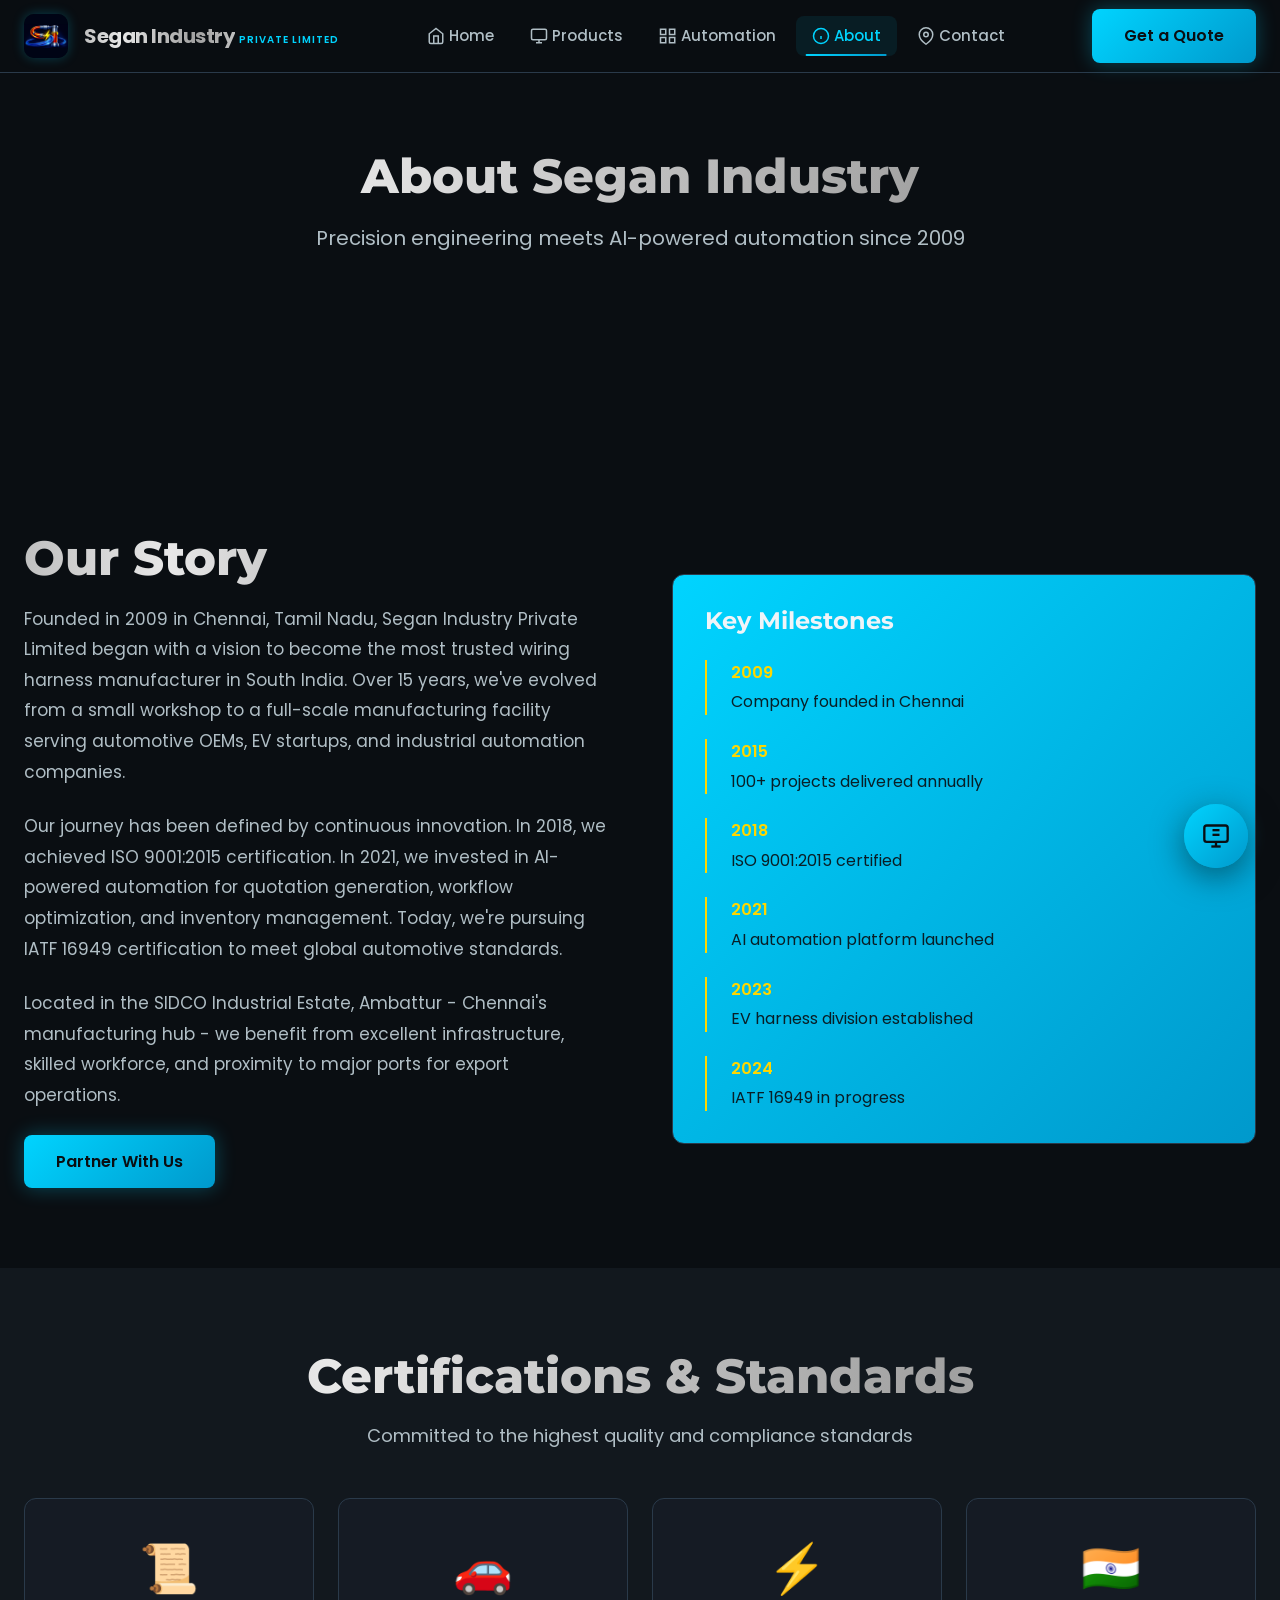
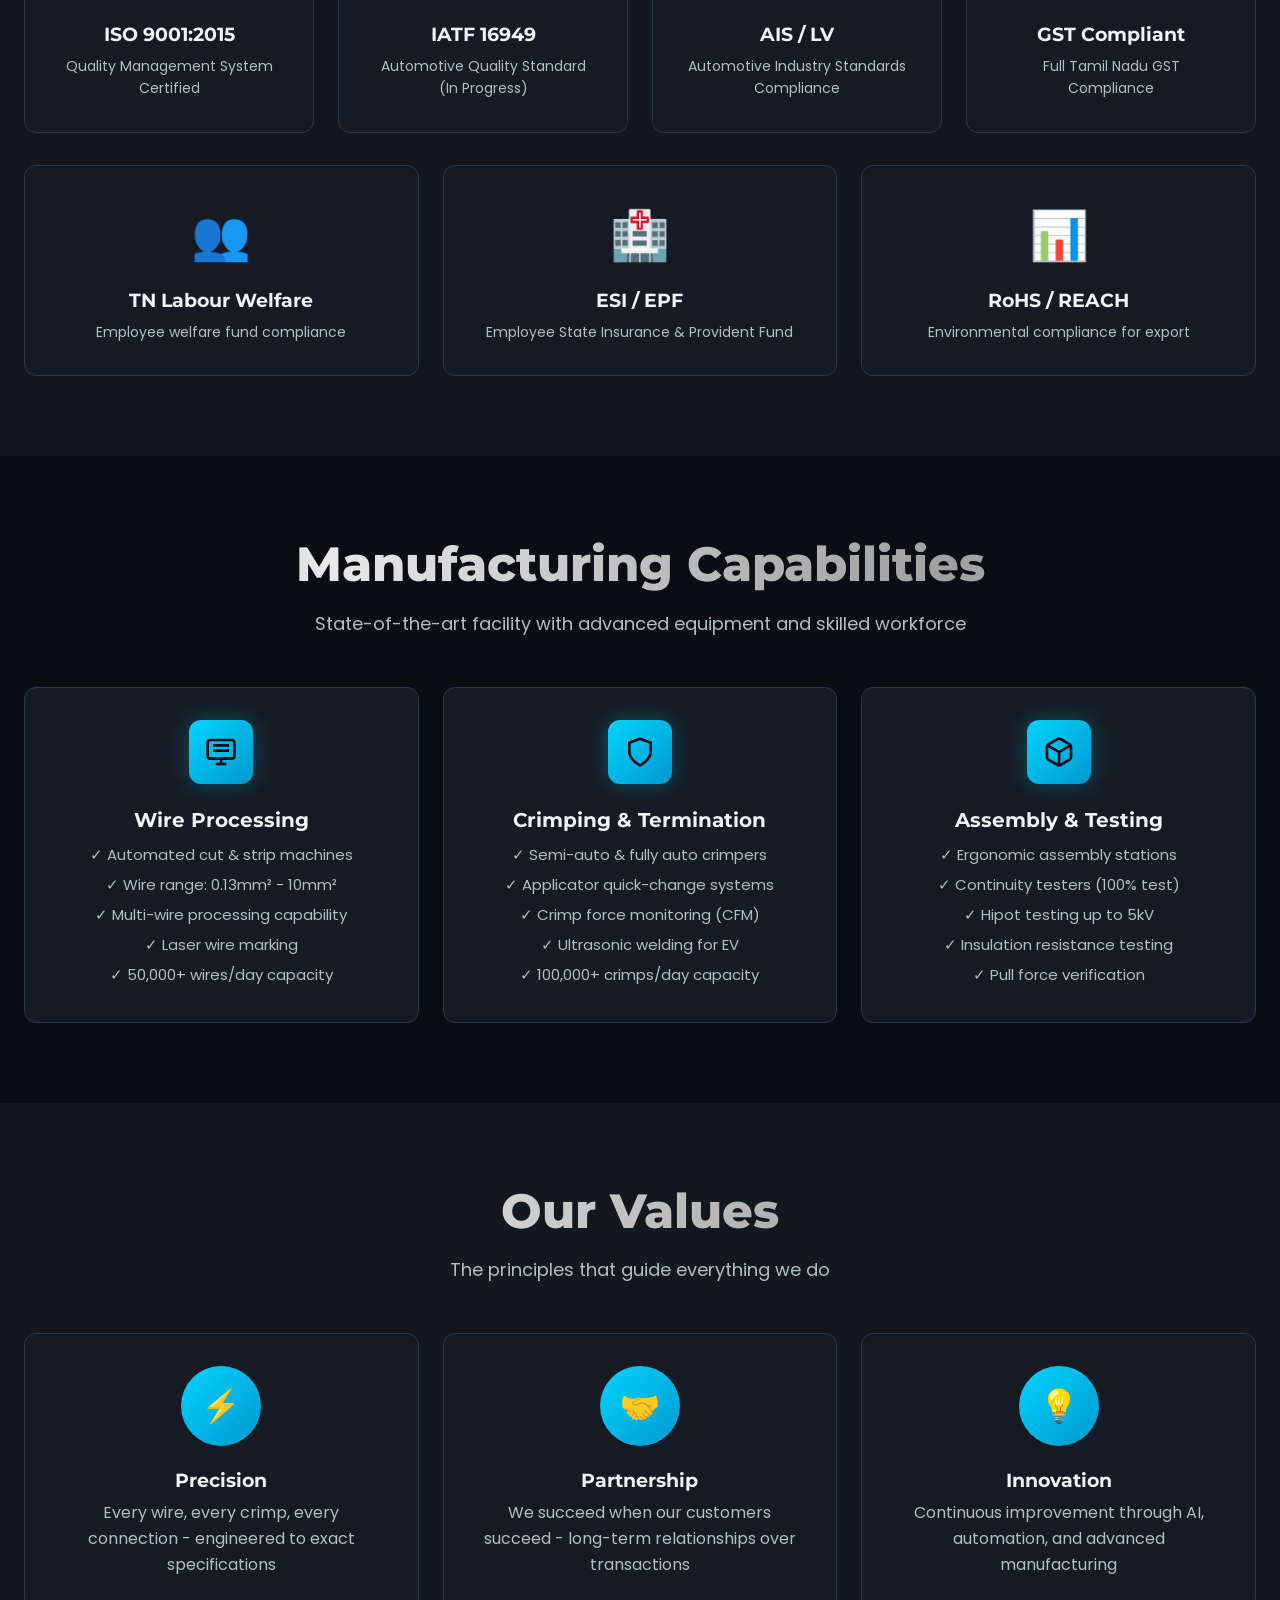
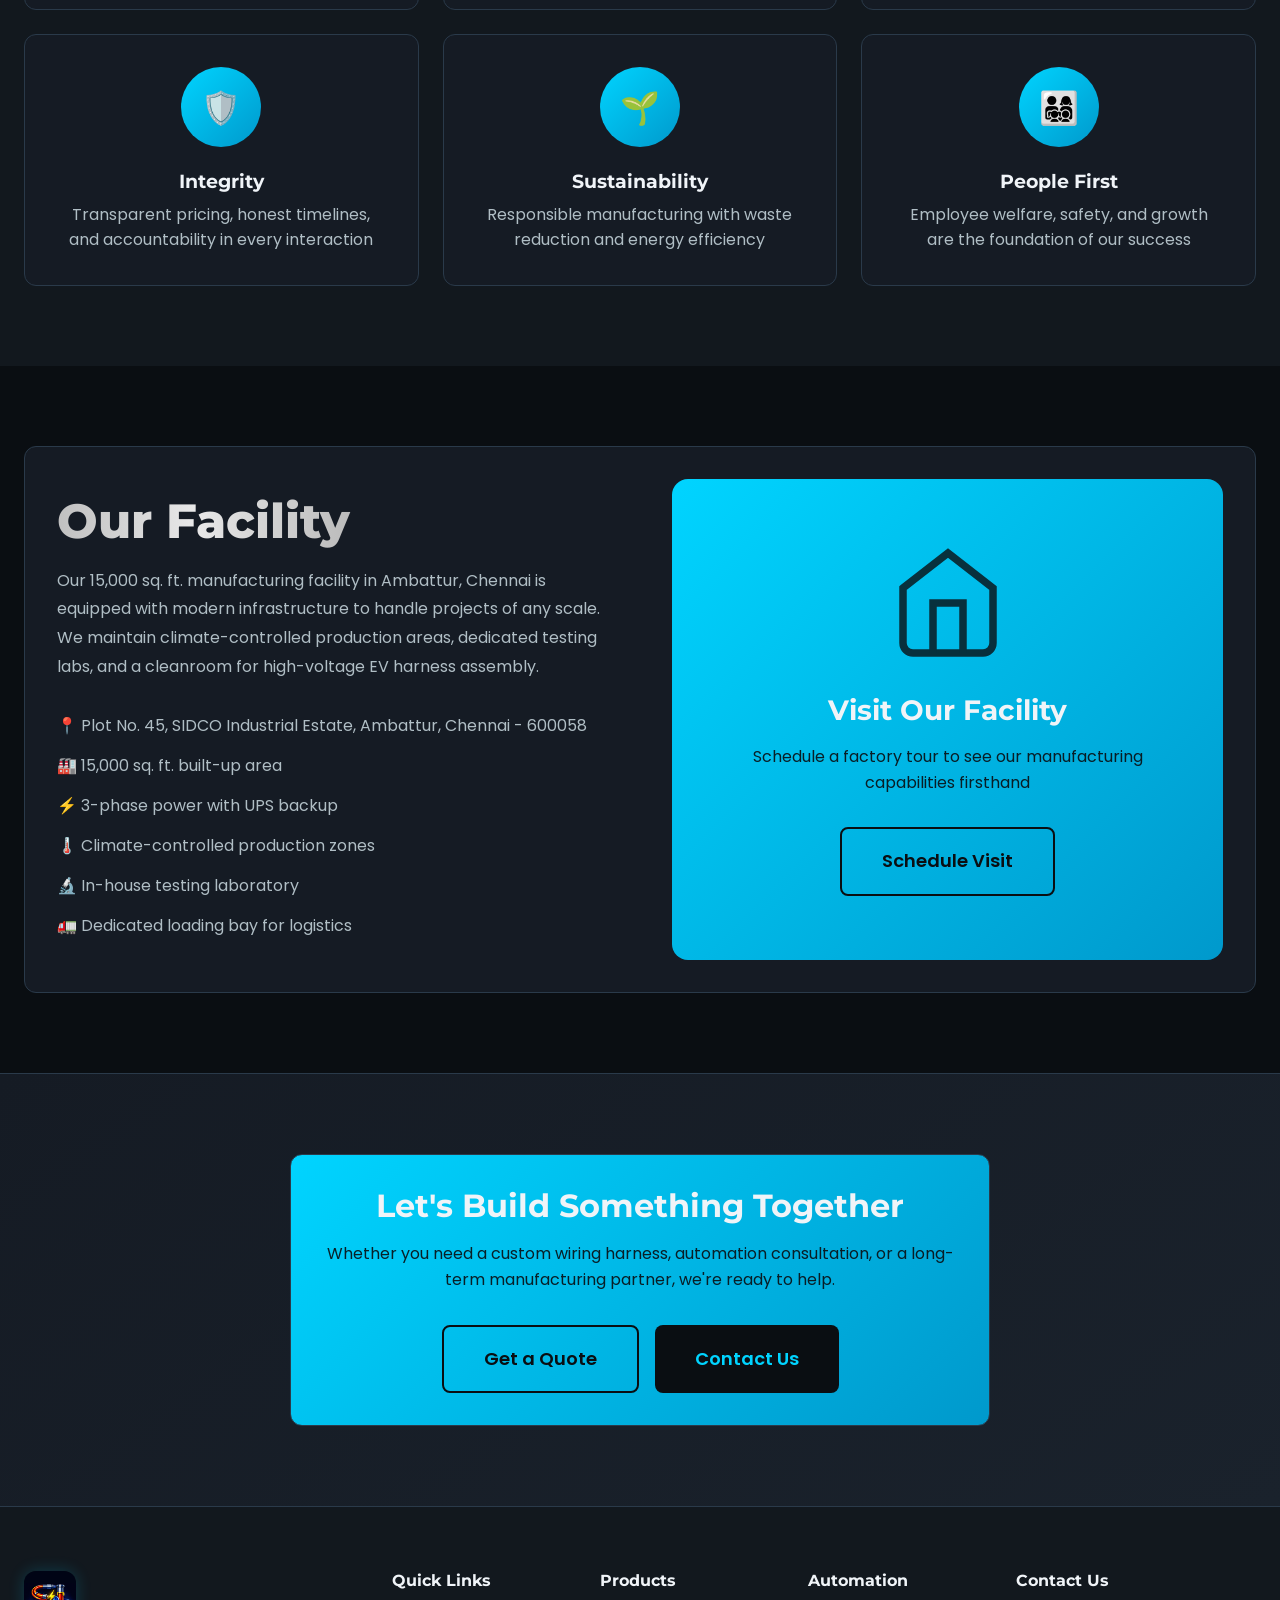
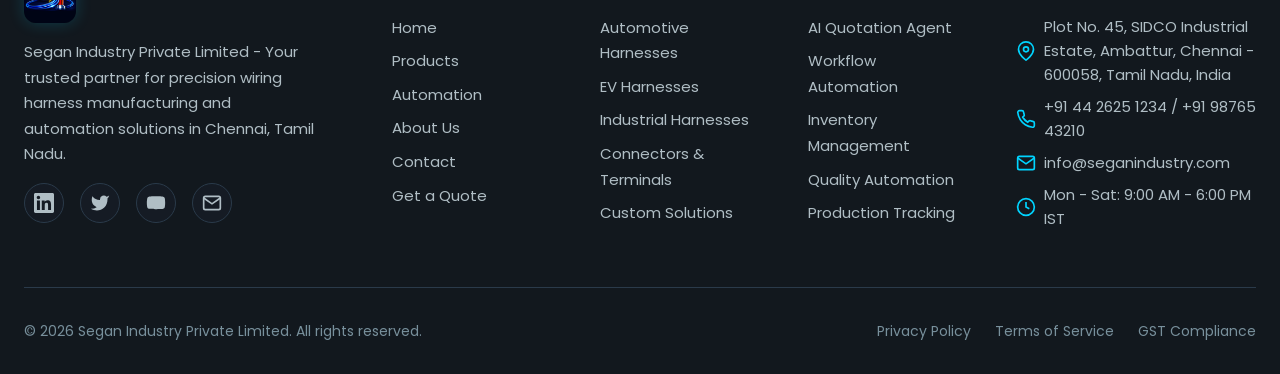
==== commit 49537e21: "Website v2: new logo, working AI chat, quote/contact capture, bug fixes" ====
--- a/frontend/about.html
+++ b/frontend/about.html
@@ -4,12 +4,19 @@
   <meta charset="UTF-8">
   <meta name="viewport" content="width=device-width, initial-scale=1.0">
   <meta name="description" content="About Segan Industry Private Limited - Leading Wiring Harness Manufacturer in Chennai, Tamil Nadu. ISO 9001:2015 Certified, IATF 16949 In Progress.">
+  <meta property="og:title" content="About Us | Segan Industry">
+  <meta property="og:description" content="About Segan Industry Private Limited - Wiring harness manufacturer in Chennai, Tamil Nadu.">
+  <meta property="og:type" content="website">
+  <meta property="og:image" content="assets/logo-icon-512.png">
   <meta name="keywords" content="Segan Industry, wiring harness manufacturer, Chennai, Tamil Nadu, ISO 9001, IATF 16949, automotive harness">
   <title>About Us | Segan Industry</title>
   <link rel="preconnect" href="https://fonts.googleapis.com">
   <link rel="preconnect" href="https://fonts.gstatic.com" crossorigin>
   <link rel="stylesheet" href="style.css">
-  <link rel="icon" type="image/svg+xml" href="assets/logo.svg">
+  <link rel="icon" type="image/png" sizes="32x32" href="assets/favicon-32.png">
+  <link rel="icon" type="image/png" sizes="64x64" href="assets/favicon-64.png">
+  <link rel="apple-touch-icon" href="assets/apple-touch-icon.png">
+  <meta name="theme-color" content="#010315">
 </head>
 <body>
   <div class="toast-container" aria-live="polite"></div>
@@ -17,7 +24,7 @@
   <header class="header" role="banner">
     <nav class="nav" role="navigation" aria-label="Main navigation">
       <a href="index.html" class="nav-brand" aria-label="Segan Industry Home">
-        <div class="nav-logo" aria-hidden="true">SI</div>
+        <img src="assets/logo-nav.png" class="nav-logo-img" alt="Segan Industry logo">
         <div>
           <span class="nav-title">Segan Industry</span>
           <span class="nav-tagline">Private Limited</span>
@@ -301,12 +308,12 @@
     <div class="container">
       <div class="footer-grid">
         <div class="footer-brand">
-          <div class="footer-logo" aria-hidden="true">SI</div>
+          <img src="assets/logo-nav.png" class="footer-logo-img" alt="Segan Industry logo">
           <p class="footer-tagline">Segan Industry Private Limited - Your trusted partner for precision wiring harness manufacturing and automation solutions in Chennai, Tamil Nadu.</p>
           <div class="footer-social">
-            <a href="#" class="social-link" aria-label="LinkedIn"><svg viewBox="0 0 24 24" fill="currentColor"><path d="M20.447 20.452h-3.554v-5.569c0-1.328-.027-3.037-1.852-3.037-1.853 0-2.136 1.445-2.136 2.939v5.667H9.351V9h3.414v1.561h.046c.477-.9 1.637-1.85 3.37-1.85 3.601 0 4.267 2.37 4.267 5.455v6.286zM5.337 7.433c-1.144 0-2.063-.926-2.063-2.065 0-1.138.92-2.063 2.063-2.063 1.14 0 2.064.925 2.064 2.063 0 1.139-.925 2.065-2.064 2.065zm1.782 13.019H3.555V9h3.564v11.452zM22.225 0H1.771C.792 0 0 .774 0 1.729v20.542C0 23.227.792 24 1.771 24h20.451C23.2 24 24 23.227 24 22.271V1.729C24 .774 23.2 0 22.222 0h.003z"/></svg></a>
-            <a href="#" class="social-link" aria-label="Twitter"><svg viewBox="0 0 24 24" fill="currentColor"><path d="M23 3a10.9 10.9 0 0 1-3.14 1.53 4.48 4.48 0 0 0-7.86 3v1A10.66 10.66 0 0 1 3 4s-4 9 5 13a11.64 11.64 0 0 1-7 2c9 5 20 0 20-11.5a4.5 4.5 0 0 0-.08-.83A7.72 7.72 0 0 0 23 3z"/></svg></a>
-            <a href="#" class="social-link" aria-label="YouTube"><svg viewBox="0 0 24 24" fill="currentColor"><path d="M22.54 6.42a2.78 2.78 0 0 0-1.94-2C18.88 4 12 4 12 4s-6.88 0-8.6.46a2.78 2.78 0 0 0-1.94 2A29 29 0 0 0 1 11.75a29 29 0 0 0 .46 5.33A2.78 2.78 0 0 0 3.4 19c1.72.46 8.6.46 8.6.46s6.88 0 8.6-.46a2.78 2.78 0 0 0 1.94-2 29 29 0 0 0 .46-5.33 29 29 0 0 0-.46-5.33z"/><polygon points="9.75 15.02 15.5 11.75 9.75 8.48 9.75 15.02"/></svg></a>
+            <a href="contact.html" class="social-link" aria-label="LinkedIn"><svg viewBox="0 0 24 24" fill="currentColor"><path d="M20.447 20.452h-3.554v-5.569c0-1.328-.027-3.037-1.852-3.037-1.853 0-2.136 1.445-2.136 2.939v5.667H9.351V9h3.414v1.561h.046c.477-.9 1.637-1.85 3.37-1.85 3.601 0 4.267 2.37 4.267 5.455v6.286zM5.337 7.433c-1.144 0-2.063-.926-2.063-2.065 0-1.138.92-2.063 2.063-2.063 1.14 0 2.064.925 2.064 2.063 0 1.139-.925 2.065-2.064 2.065zm1.782 13.019H3.555V9h3.564v11.452zM22.225 0H1.771C.792 0 0 .774 0 1.729v20.542C0 23.227.792 24 1.771 24h20.451C23.2 24 24 23.227 24 22.271V1.729C24 .774 23.2 0 22.222 0h.003z"/></svg></a>
+            <a href="contact.html" class="social-link" aria-label="Twitter"><svg viewBox="0 0 24 24" fill="currentColor"><path d="M23 3a10.9 10.9 0 0 1-3.14 1.53 4.48 4.48 0 0 0-7.86 3v1A10.66 10.66 0 0 1 3 4s-4 9 5 13a11.64 11.64 0 0 1-7 2c9 5 20 0 20-11.5a4.5 4.5 0 0 0-.08-.83A7.72 7.72 0 0 0 23 3z"/></svg></a>
+            <a href="contact.html" class="social-link" aria-label="YouTube"><svg viewBox="0 0 24 24" fill="currentColor"><path d="M22.54 6.42a2.78 2.78 0 0 0-1.94-2C18.88 4 12 4 12 4s-6.88 0-8.6.46a2.78 2.78 0 0 0-1.94 2A29 29 0 0 0 1 11.75a29 29 0 0 0 .46 5.33A2.78 2.78 0 0 0 3.4 19c1.72.46 8.6.46 8.6.46s6.88 0 8.6-.46a2.78 2.78 0 0 0 1.94-2 29 29 0 0 0 .46-5.33 29 29 0 0 0-.46-5.33z"/><polygon points="9.75 15.02 15.5 11.75 9.75 8.48 9.75 15.02"/></svg></a>
             <a href="mailto:info@seganindustry.com" class="social-link" aria-label="Email"><svg viewBox="0 0 24 24" fill="none" stroke="currentColor" stroke-width="2"><path d="M4 4h16c1.1 0 2 .9 2 2v12c0 1.1-.9 2-2 2H4c-1.1 0-2-.9-2-2V6c0-1.1.9-2 2-2z"></path><polyline points="22,6 12,13 2,6"></polyline></svg></a>
           </div>
         </div>
@@ -352,8 +359,8 @@
         </div>
       </div>
       <div class="footer-bottom">
-        <p class="footer-copyright">&copy; 2024 Segan Industry Private Limited. All rights reserved.</p>
-        <div class="footer-legal"><a href="#">Privacy Policy</a><a href="#">Terms of Service</a><a href="#">GST Compliance</a></div>
+        <p class="footer-copyright">&copy; 2026 Segan Industry Private Limited. All rights reserved.</p>
+        <div class="footer-legal"><a href="about.html">Privacy Policy</a><a href="about.html">Terms of Service</a><a href="contact.html">GST Compliance</a></div>
       </div>
     </div>
   </footer>
--- a/frontend/style.css
+++ b/frontend/style.css
@@ -2270,4 +2270,184 @@
 @keyframes pulse {
   0%, 100% { box-shadow: var(--shadow-lg), var(--shadow-glow-blue); }
   50% { box-shadow: var(--shadow-lg), 0 0 40px rgba(0, 212, 255, 0.6); }
-}+}
+/* ============================================================
+   ENHANCEMENT LAYER — 2026-10-17
+   (appended for the Segan logo + design refresh; the original
+   45KB design language above is untouched)
+   ============================================================ */
+
+/* --- A) New Segan logo in header, footer and hero --- */
+.nav-logo-img {
+  height: 44px;
+  width: auto;
+  border-radius: 10px;
+  display: block;
+  box-shadow: 0 0 12px rgba(0, 212, 255, 0.25);
+}
+
+.footer-logo-img {
+  height: 52px;
+  width: auto;
+  border-radius: 12px;
+  display: block;
+  margin-bottom: var(--space-md, 1rem);
+  box-shadow: 0 0 16px rgba(0, 212, 255, 0.2);
+}
+
+/* Wide logo above the index hero headline: navy bg blends into the
+   dark theme, electric-blue/gold soft glow makes it feel lit. */
+.hero-logo {
+  max-width: 400px;
+  width: 100%;
+  height: auto;
+  border-radius: 16px;
+  margin-bottom: var(--space-xl, 2rem);
+  box-shadow:
+    0 0 36px rgba(0, 212, 255, 0.22),
+    0 0 90px rgba(255, 215, 0, 0.08),
+    0 10px 30px rgba(0, 0, 0, 0.45);
+}
+
+/* --- E) Card hover: lift + electric accent border --- */
+.card,
+.product-card,
+.automation-card {
+  transition: transform 0.25s ease, box-shadow 0.25s ease, border-color 0.25s ease;
+}
+
+.card:hover,
+.product-card:hover,
+.automation-card:hover {
+  transform: translateY(-4px);
+  border-color: var(--color-electric-blue);
+  box-shadow: 0 12px 32px rgba(0, 0, 0, 0.5), 0 0 18px rgba(0, 212, 255, 0.18);
+}
+
+/* --- E) Button hover states --- */
+.btn {
+  transition: transform 0.2s ease, box-shadow 0.2s ease, background 0.2s ease;
+}
+
+.btn:hover {
+  transform: translateY(-2px);
+  box-shadow: 0 6px 18px rgba(0, 212, 255, 0.28);
+}
+
+.btn:active {
+  transform: translateY(0);
+}
+
+/* --- E) Keyboard focus visibility (a11y) --- */
+a:focus-visible,
+button:focus-visible,
+input:focus-visible,
+select:focus-visible,
+textarea:focus-visible {
+  outline: 2px solid var(--color-electric-blue);
+  outline-offset: 3px;
+  border-radius: 4px;
+}
+
+/* --- E) Section spacing polish --- */
+.section {
+  padding-top: 5rem;
+  padding-bottom: 5rem;
+}
+
+.section-header {
+  margin-bottom: 3rem;
+}
+
+/* --- Automation "Learn More" inline details --- */
+.automation-details {
+  margin-top: 1.25rem;
+  padding: 1.25rem;
+  border-top: 1px solid var(--border-primary);
+  border-radius: 0 0 12px 12px;
+  background: rgba(0, 212, 255, 0.04);
+}
+
+.automation-details h4 {
+  margin: 0.75rem 0 0.5rem;
+  font-size: 0.95rem;
+  color: var(--color-electric-blue);
+}
+
+.automation-details h4:first-child {
+  margin-top: 0;
+}
+
+.automation-details ul {
+  margin: 0 0 0.5rem 1.1rem;
+  color: var(--text-secondary);
+  font-size: 0.9375rem;
+  line-height: 1.8;
+}
+
+.automation-details p {
+  color: var(--text-secondary);
+  font-size: 0.9375rem;
+}
+
+.automation-details .btn {
+  margin-top: 1rem;
+}
+
+/* --- RFQ summary table tidy-up --- */
+.quote-item {
+  align-items: baseline;
+}
+
+.quote-id {
+  color: var(--color-electric-blue);
+}
+
+/* --- E) Print stylesheet polish for the RFQ summary --- */
+@media print {
+  .chat-widget,
+  .chat-toggle,
+  .quote-actions,
+  #quote-info {
+    display: none !important;
+  }
+
+  .quote-item {
+    border-bottom: 1px solid #ddd;
+  }
+}
+
+/* --- Chat quick-reply starter chips (2026-10-17) --- */
+.chat-chips {
+  display: flex;
+  flex-wrap: wrap;
+  gap: 0.5rem;
+  padding: 0.75rem 1rem;
+  border-bottom: 1px solid var(--border-primary);
+  background: rgba(0, 212, 255, 0.03);
+}
+
+.chat-chip {
+  font-size: 0.8125rem;
+  padding: 0.4rem 0.8rem;
+  border-radius: 999px;
+  border: 1px solid var(--border-accent);
+  background: transparent;
+  color: var(--color-electric-blue-light);
+  cursor: pointer;
+  transition: background 0.2s ease, color 0.2s ease, transform 0.2s ease;
+}
+
+.chat-chip:hover {
+  background: var(--color-electric-blue);
+  color: var(--bg-primary);
+  transform: translateY(-1px);
+}
+
+/* --- Chat window: fit small phones (2026-10-17) --- */
+@media (max-width: 480px) {
+  .chat-window {
+    width: calc(100vw - 24px);
+    right: 12px;
+  }
+}
